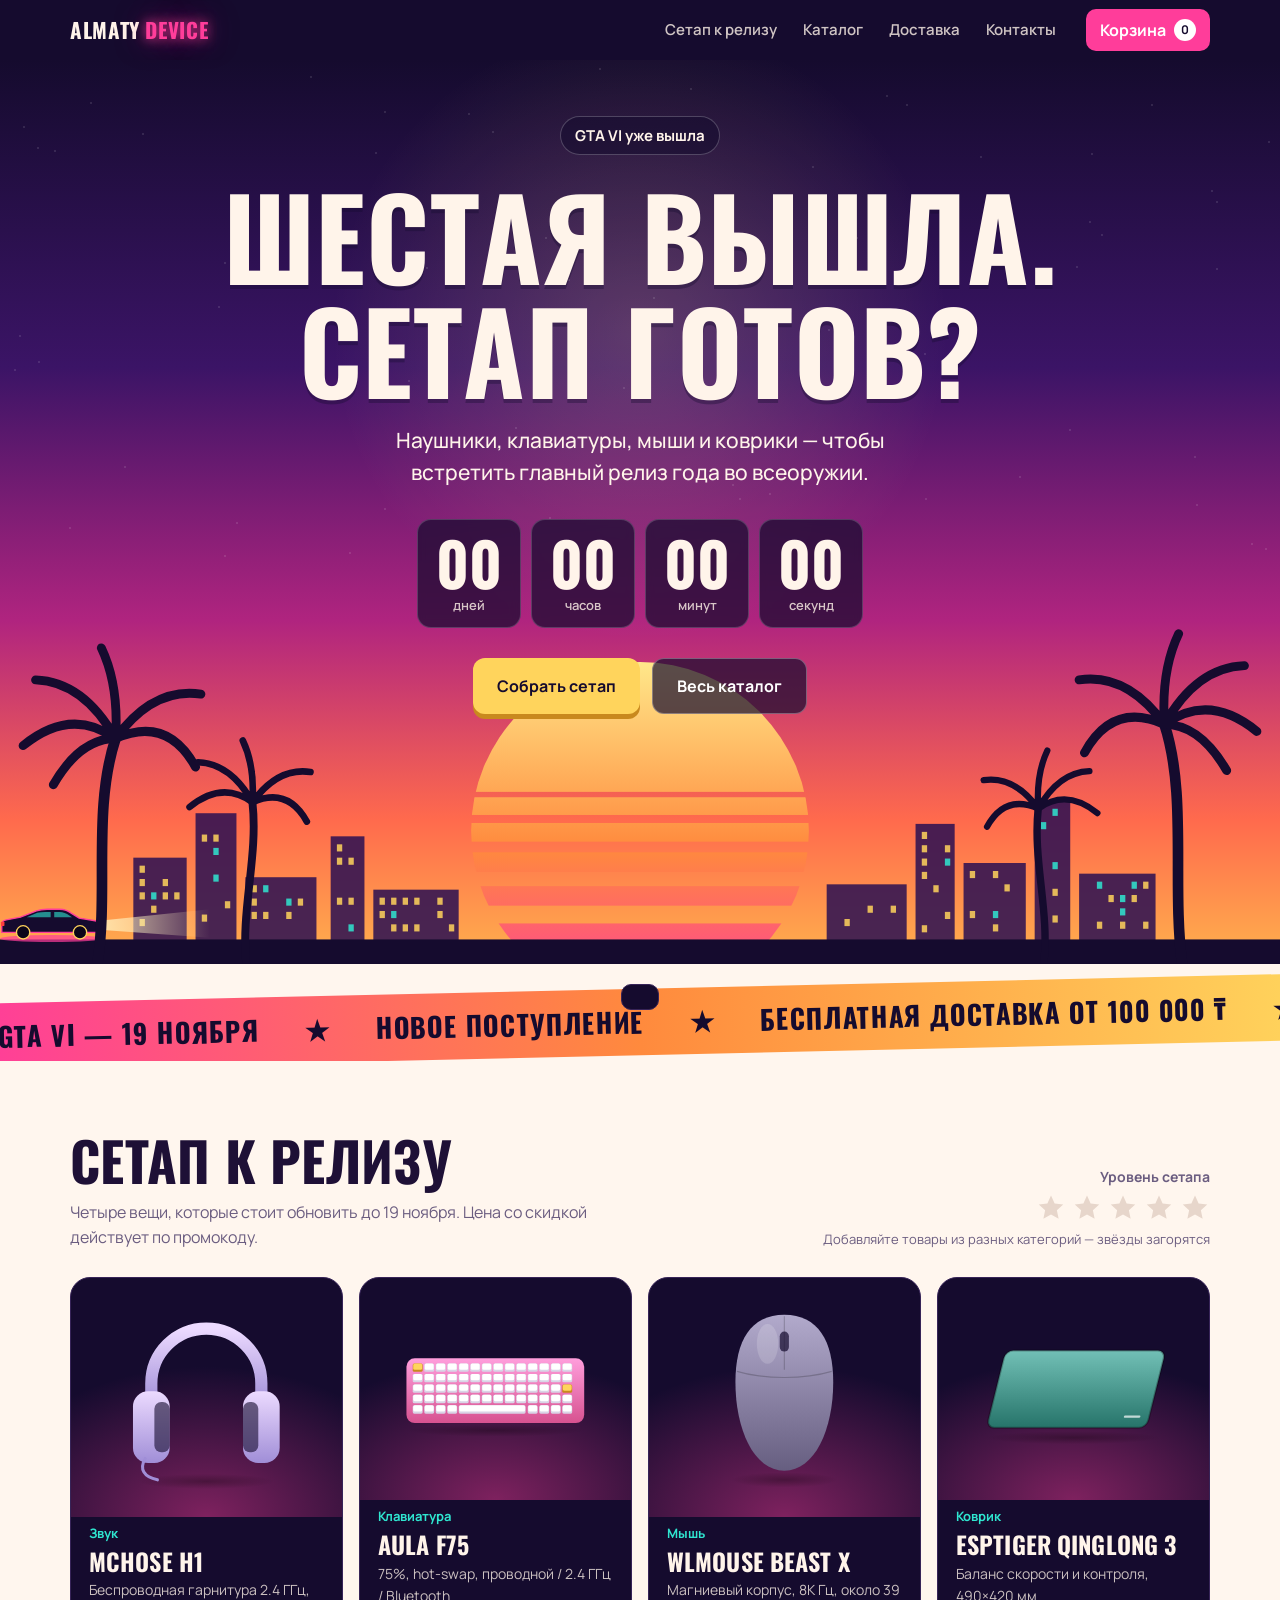
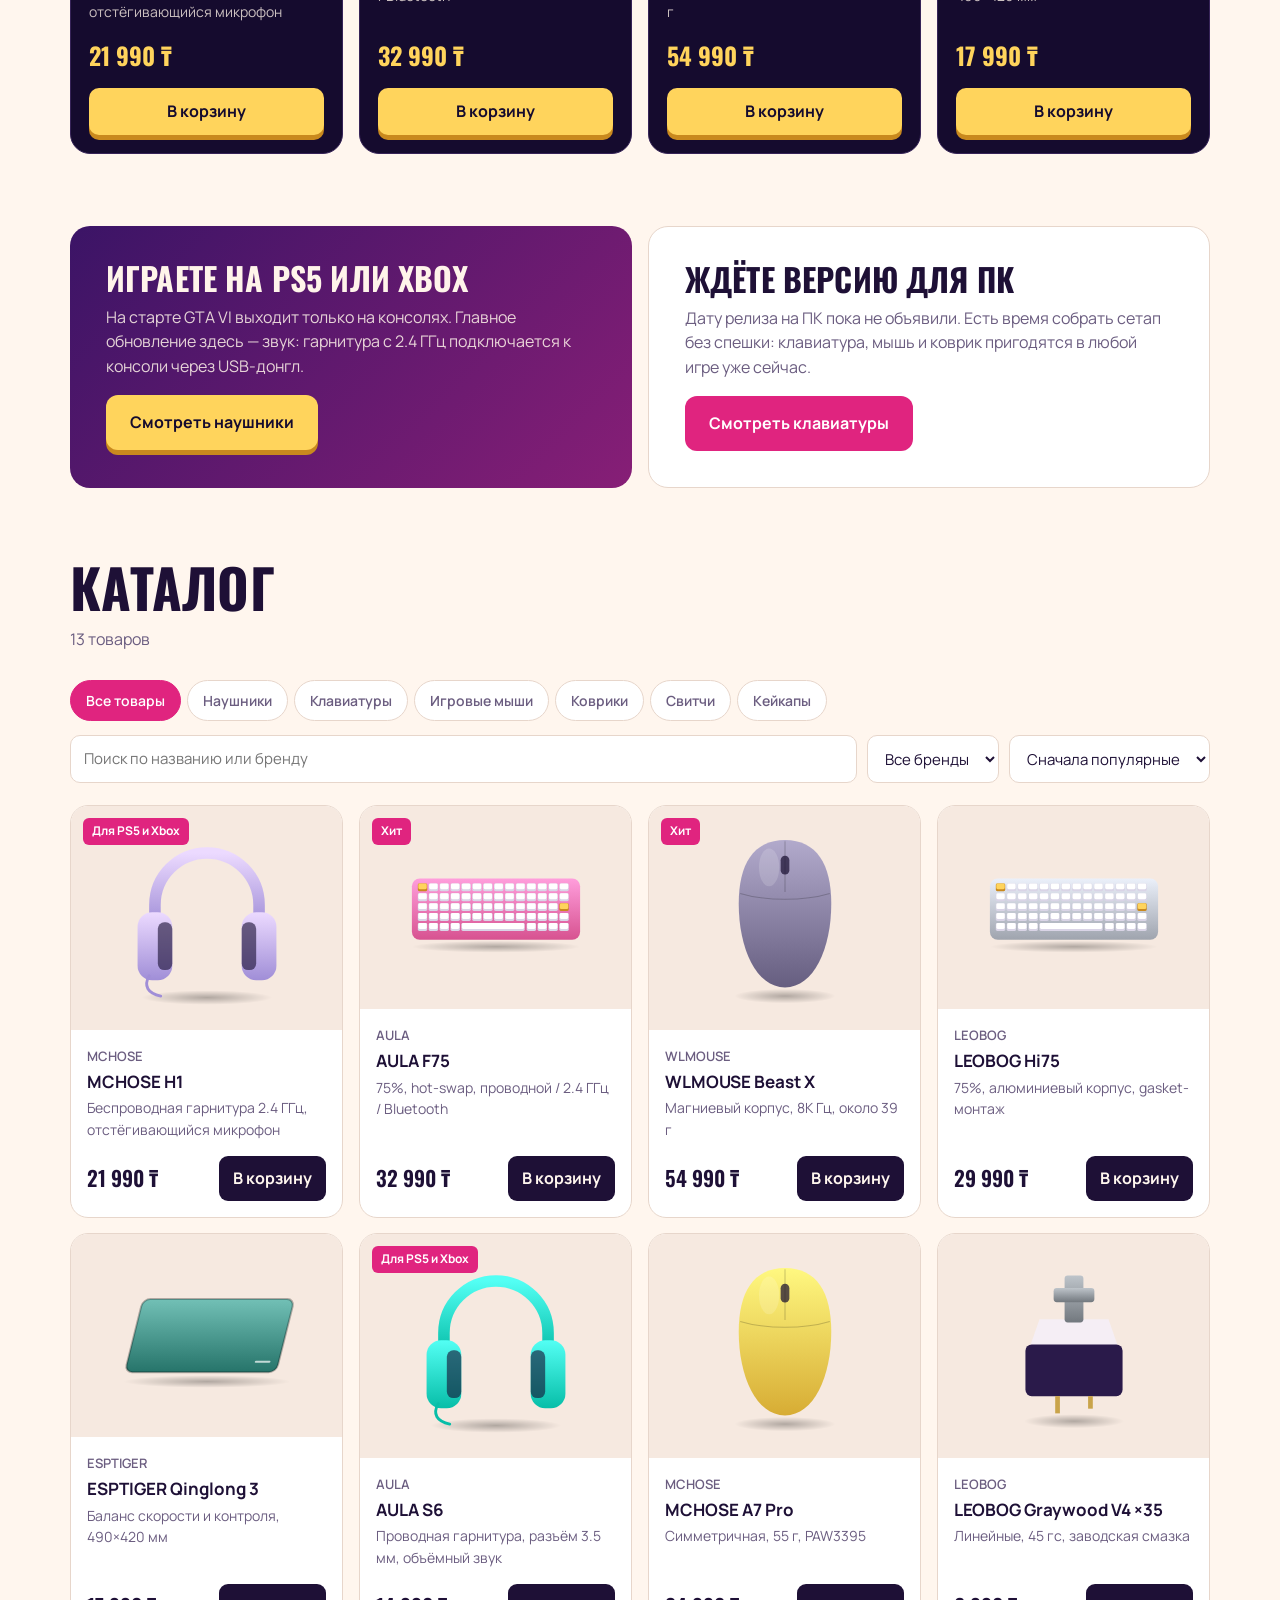
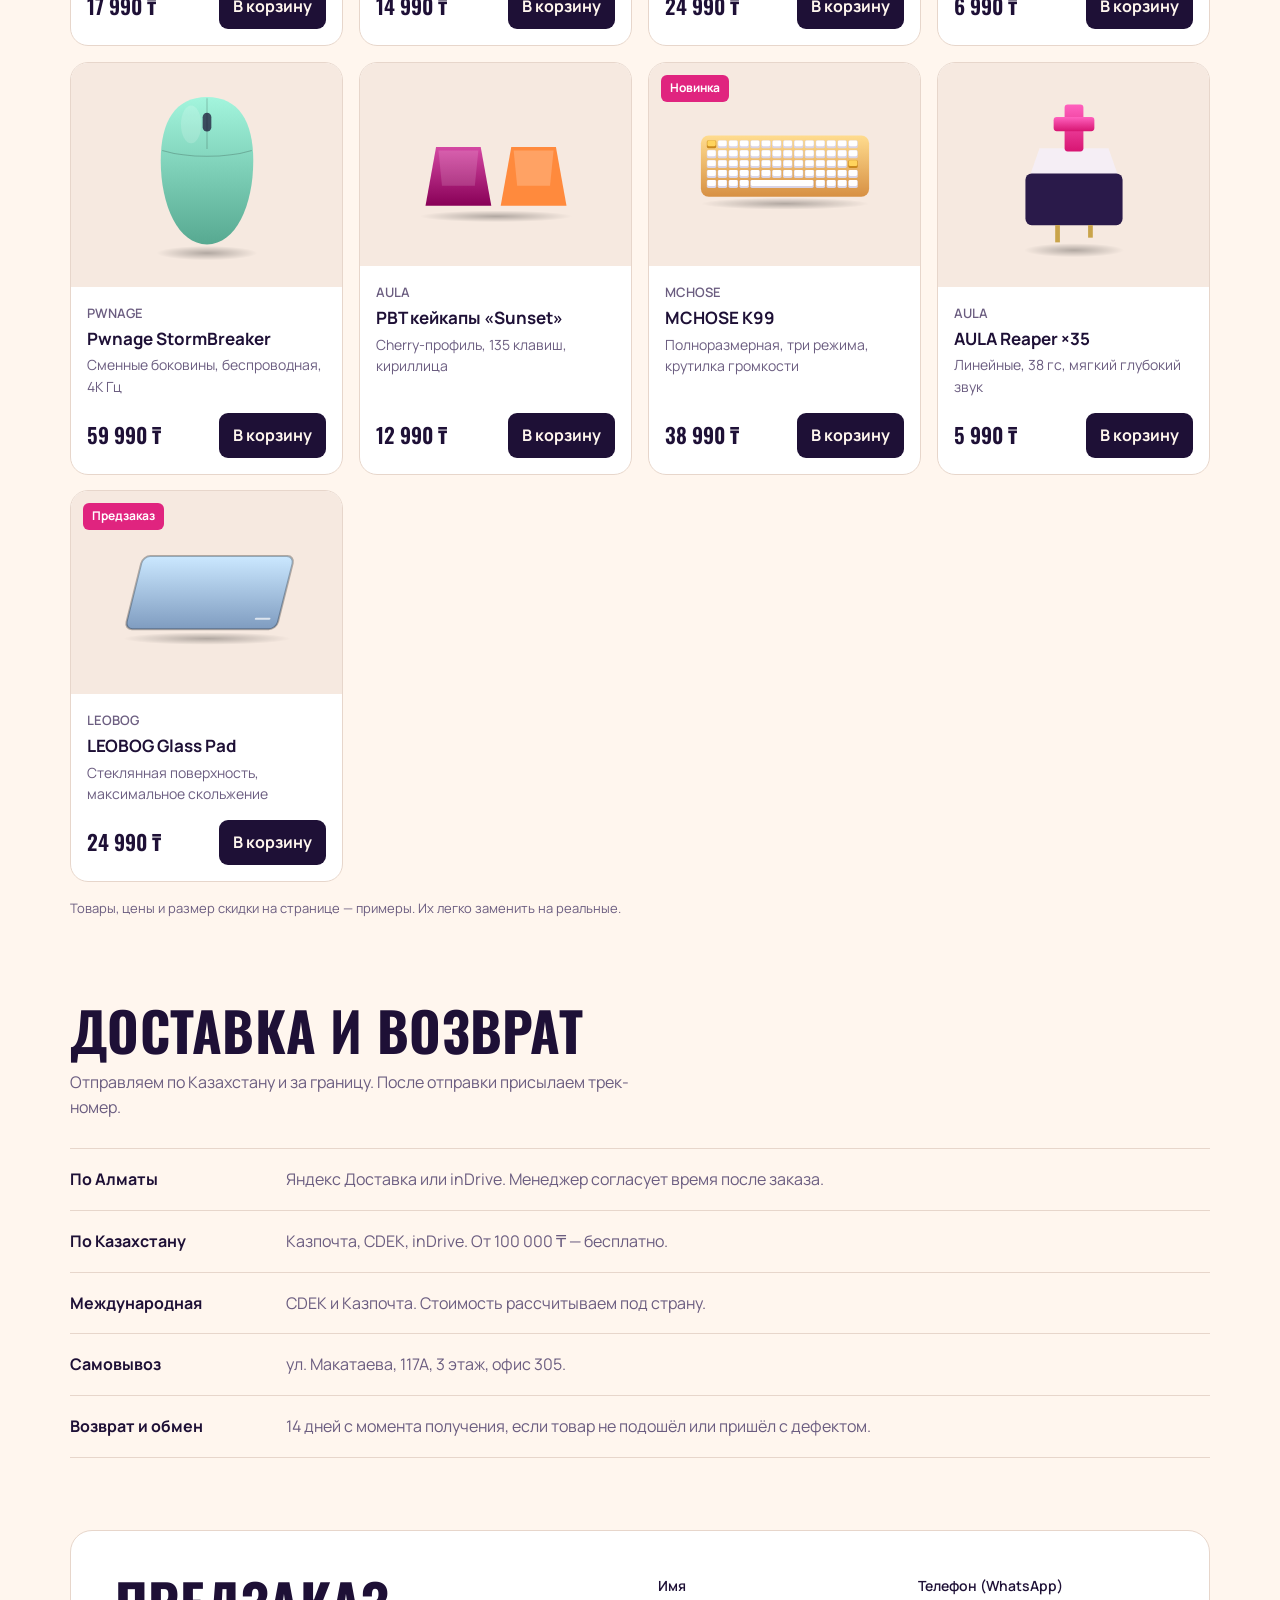
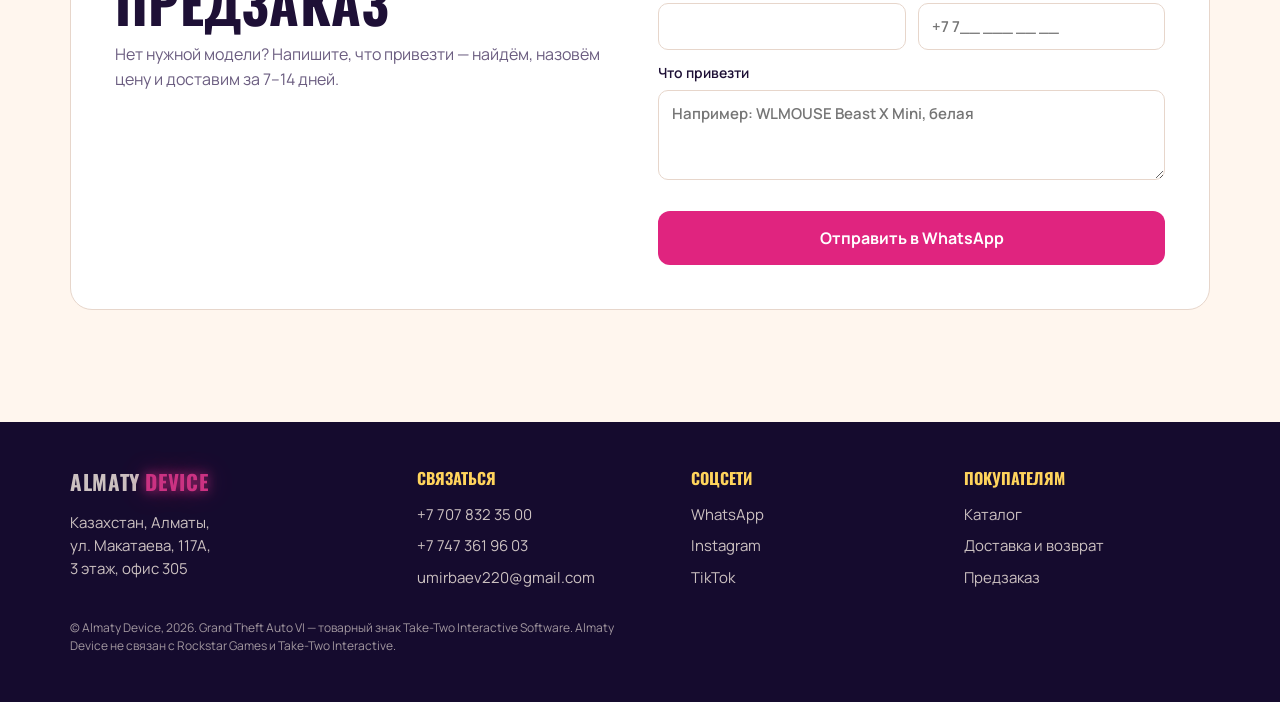
==== index.html @ 8e339e72 "Initial commit: Almaty Device site Co-Authored-By: Claude Opus 5.5 <noreply@anthropic.com>" ====
<!DOCTYPE html>
<html lang="ru">
<head>
<meta charset="UTF-8">
<meta name="viewport" content="width=device-width, initial-scale=1, viewport-fit=cover">
<title>Almaty Device — сетап к релизу GTA VI</title>
<meta name="description" content="Наушники, клавиатуры, мыши и коврики к выходу GTA VI. Магазин в Алматы, доставка по Казахстану.">
<link rel="preconnect" href="https://fonts.googleapis.com">
<link rel="preconnect" href="https://fonts.gstatic.com" crossorigin>
<link href="https://fonts.googleapis.com/css2?family=Oswald:wght@500;600;700&family=Manrope:wght@400;500;600;700&display=swap" rel="stylesheet">
<style>
:root{
  --night:#150B2E; --dusk:#3B1466; --pink:#FF3D9A; --orange:#FF8A3D; --sun:#FFD45C; --teal:#2FE6D0;
  --bg:#FFF6EE; --card:#FFFFFF; --soft:#F6E9E0; --ink:#1E1036; --muted:#6B5D80; --line:#E7D6CB; --accent:#E0247F; --ok:#0E9F84;
  --display:"Oswald","Arial Narrow",Impact,sans-serif;
  --body:"Manrope","Segoe UI",system-ui,-apple-system,sans-serif;
  color-scheme:light;
  box-sizing:border-box;
  padding-top:env(safe-area-inset-top,0px);
  padding-bottom:env(safe-area-inset-bottom,0px);
}
@media (prefers-color-scheme: dark){
  :root:not([data-theme="light"]){
    --bg:#150B2E; --card:#21133F; --soft:#1C0F39; --ink:#FFF4EA; --muted:#B3A4CC; --line:#372458; --accent:#FF3D9A; --ok:#2FE6D0;
    color-scheme:dark;
  }
}
:root[data-theme="dark"]{
  --bg:#150B2E; --card:#21133F; --soft:#1C0F39; --ink:#FFF4EA; --muted:#B3A4CC; --line:#372458; --accent:#FF3D9A; --ok:#2FE6D0;
  color-scheme:dark;
}
*,*::before,*::after{box-sizing:inherit}
html{scroll-behavior:smooth;scroll-padding-top:calc(env(safe-area-inset-top,0px) + 70px)}
@media (prefers-reduced-motion: reduce){html{scroll-behavior:auto}*{transition:none!important;animation:none!important}}
body{margin:0;background:var(--bg);color:var(--ink);font:400 16px/1.55 var(--body);-webkit-font-smoothing:antialiased}
body::before{content:"";position:fixed;inset:0 0 auto;height:env(safe-area-inset-top,0px);z-index:60;background:var(--night)}
svg{display:block;max-width:100%}
a{color:inherit}
button,input,select,textarea{font:inherit;color:inherit}
:focus-visible{outline:3px solid var(--teal);outline-offset:2px;border-radius:6px}
.wrap{max-width:1180px;margin:0 auto;padding:0 20px}
h1,h2,h3{font-family:var(--display);font-weight:700;text-transform:uppercase;line-height:1.02;margin:0;letter-spacing:.005em}
h2{font-size:clamp(32px,5vw,54px)}
.lead{color:var(--muted);max-width:58ch;margin:12px 0 0}

/* header */
header{position:sticky;top:env(safe-area-inset-top,0px);z-index:50;background:var(--night);color:#FFF4EA}
.hbar{display:flex;align-items:center;gap:18px;height:60px}
.logo{font-family:var(--display);font-weight:700;font-size:21px;text-transform:uppercase;text-decoration:none;letter-spacing:.03em;white-space:nowrap}
.logo i{font-style:normal;color:var(--pink)}
nav.main{display:flex;gap:2px;margin-left:auto}
nav.main a{text-decoration:none;padding:8px 12px;border-radius:8px;font-weight:600;font-size:15px;opacity:.8}
nav.main a:hover{opacity:1;background:rgba(255,255,255,.08)}
.cartbtn{display:inline-flex;align-items:center;gap:8px;border:0;background:var(--pink);color:#fff;border-radius:10px;padding:9px 14px;font-weight:700;cursor:pointer}
.cartbtn b{background:#fff;color:var(--night);min-width:22px;height:22px;border-radius:11px;display:inline-grid;place-items:center;font-size:12px;padding:0 6px}
@media (max-width:760px){nav.main{display:none}.hbar{justify-content:space-between}}

/* hero */
.hero{position:relative;overflow:hidden;color:#FFF4EA;background:linear-gradient(180deg,#150B2E 0%,#3B1466 34%,#B0247F 62%,#FF6A4D 84%,#FFB24D 100%)}
.hero .scene{position:absolute;left:0;right:0;bottom:0;width:100%;height:auto;min-height:260px;pointer-events:none}
.hero .in{position:relative;z-index:2;padding:56px 0 250px;text-align:center}
.kicker{display:inline-block;font-weight:700;font-size:15px;background:rgba(21,11,46,.55);border:1px solid rgba(255,255,255,.22);padding:7px 14px;border-radius:999px;margin-bottom:22px}
.hero h1{font-size:clamp(46px,9.4vw,112px);text-shadow:0 4px 0 rgba(21,11,46,.35)}
.hero h1 > span{display:block}
.hero p.sub{font-size:clamp(17px,2.2vw,21px);max-width:44ch;margin:18px auto 0;font-weight:500}
.count{display:inline-grid;grid-template-columns:repeat(4,auto);gap:10px;margin:30px auto 0}
.count div{background:rgba(21,11,46,.72);border:1px solid rgba(255,255,255,.18);border-radius:14px;padding:12px 6px 10px;min-width:clamp(68px,17vw,104px);backdrop-filter:blur(4px)}
.count b{display:block;font-family:var(--display);font-weight:700;font-size:clamp(34px,7vw,60px);line-height:1;font-variant-numeric:tabular-nums}
.count small{font-size:13px;opacity:.8;font-weight:600}
.ctas{display:flex;gap:12px;justify-content:center;flex-wrap:wrap;margin-top:30px}
.btn{display:inline-flex;align-items:center;justify-content:center;gap:8px;border:0;border-radius:12px;padding:15px 24px;font-weight:700;cursor:pointer;text-decoration:none;transition:transform .08s,box-shadow .08s}
.btn-hot{background:var(--sun);color:var(--night);box-shadow:0 5px 0 #C9891E}
.btn-hot:active{transform:translateY(4px);box-shadow:0 1px 0 #C9891E}
.btn-dark{background:rgba(21,11,46,.7);color:#fff;border:1px solid rgba(255,255,255,.3)}
.btn-pink{background:var(--accent);color:#fff}
.note-hero{font-size:13px;opacity:.85;margin:18px 0 0}
@media (max-width:600px){.hero .in{padding:40px 0 190px}}

/* promo strip */
.promo{background:var(--night);color:#FFF4EA;border-top:1px solid rgba(255,255,255,.12)}
.promo .wrap{display:flex;flex-wrap:wrap;align-items:center;justify-content:center;gap:10px 18px;padding-top:14px;padding-bottom:14px;font-weight:600}
.code{display:inline-flex;align-items:center;gap:10px;border:2px dashed var(--sun);border-radius:10px;padding:6px 8px 6px 14px;font-family:var(--display);font-size:20px;letter-spacing:.08em;color:var(--sun)}
.code button{border:0;background:var(--sun);color:var(--night);border-radius:7px;padding:6px 10px;font:700 13px var(--body);letter-spacing:0;cursor:pointer}

section.block{padding:72px 0}
.head{display:flex;flex-wrap:wrap;align-items:end;justify-content:space-between;gap:14px;margin-bottom:28px}

/* setup picks */
.picks{display:grid;grid-template-columns:repeat(4,1fr);gap:16px}
.pick{position:relative;background:var(--night);color:#FFF4EA;border-radius:20px;overflow:hidden;display:flex;flex-direction:column;border:1px solid #372458}
.pick .pic{aspect-ratio:1/0.82;display:grid;place-items:center;padding:20px;background:radial-gradient(120% 90% at 50% 100%,rgba(255,61,154,.45),transparent 70%)}
.pick .pic svg{width:86%;height:100%}
.pick .b{padding:6px 18px 18px;display:flex;flex-direction:column;gap:6px;flex:1}
.role{font-size:13px;font-weight:700;color:var(--teal)}
.pick h3{font-size:24px}
.pick p{margin:0;font-size:14px;opacity:.78;flex:1}
.prices{display:flex;align-items:baseline;gap:10px;margin-top:8px}
.prices s{opacity:.55;font-size:14px}
.prices b{font-family:var(--display);font-size:24px;color:var(--sun)}
.pick .btn{padding:11px 14px;margin-top:8px;border-radius:10px}
@media (max-width:980px){.picks{grid-template-columns:repeat(2,1fr)}}
@media (max-width:520px){.picks{grid-template-columns:1fr}}

/* console note */
.split{display:grid;grid-template-columns:1fr 1fr;gap:16px}
.panel{border-radius:20px;padding:clamp(22px,3.4vw,36px);background:var(--card);border:1px solid var(--line)}
.panel h3{font-size:clamp(24px,3vw,32px);margin-bottom:10px}
.panel p{margin:0 0 16px;color:var(--muted)}
.panel.hot{background:linear-gradient(135deg,#3B1466,#B0247F 70%,#FF6A4D);color:#FFF4EA;border:0}
.panel.hot p{color:rgba(255,244,234,.85)}
@media (max-width:820px){.split{grid-template-columns:1fr}}

/* catalog */
.tools{display:flex;flex-wrap:wrap;gap:10px;margin-bottom:22px}
.chips{display:flex;gap:6px;overflow-x:auto;padding-bottom:4px;flex:1 1 100%;scrollbar-width:none}
.chips::-webkit-scrollbar{display:none}
.chip{flex:none;border:1px solid var(--line);background:var(--card);padding:9px 15px;border-radius:999px;cursor:pointer;font-size:14px;font-weight:600;color:var(--muted)}
.chip[aria-pressed="true"]{background:var(--accent);border-color:var(--accent);color:#fff}
.field{border:1px solid var(--line);background:var(--card);border-radius:10px;padding:11px 13px;font-size:15px;min-width:0}
.tools .search{flex:1 1 220px}
.grid{display:grid;grid-template-columns:repeat(auto-fill,minmax(245px,1fr));gap:16px}
.card{background:var(--card);border:1px solid var(--line);border-radius:18px;overflow:hidden;display:flex;flex-direction:column}
.card .pic{background:var(--soft);aspect-ratio:4/3;display:grid;place-items:center;position:relative;padding:18px}
.card .pic svg{width:80%;height:100%}
.tag{position:absolute;top:12px;left:12px;background:var(--accent);color:#fff;font-size:12px;font-weight:700;padding:4px 9px;border-radius:6px}
.card .b{padding:16px;display:flex;flex-direction:column;gap:5px;flex:1}
.brand{font-size:13px;color:var(--muted);font-weight:600}
.card h3{font-family:var(--body);text-transform:none;font-size:17px;font-weight:700;line-height:1.25;letter-spacing:0}
.spec{font-size:14px;color:var(--muted);flex:1;margin:0}
.buy{display:flex;align-items:center;justify-content:space-between;gap:10px;margin-top:10px}
.price{font-family:var(--display);font-weight:600;font-size:21px;white-space:nowrap}
.add{border:0;border-radius:9px;background:var(--ink);color:var(--bg);padding:10px 14px;font-weight:700;cursor:pointer;white-space:nowrap}
.add.in{background:var(--ok);color:#fff}
:root[data-theme="dark"] .add.in{color:var(--night)}
@media (prefers-color-scheme: dark){:root:not([data-theme="light"]) .add.in{color:var(--night)}}
.empty{grid-column:1/-1;text-align:center;padding:48px 16px;color:var(--muted);border:1px dashed var(--line);border-radius:16px}
.demo{font-size:13px;color:var(--muted);margin-top:16px}

/* delivery */
.dl{margin:0;border-top:1px solid var(--line)}
.dl div{display:grid;grid-template-columns:200px 1fr;gap:16px;padding:18px 0;border-bottom:1px solid var(--line)}
.dl dt{font-weight:700}
.dl dd{margin:0;color:var(--muted)}
@media (max-width:700px){.dl div{grid-template-columns:1fr;gap:4px}}

/* preorder */
.pre{display:grid;grid-template-columns:1fr 1fr;gap:36px;background:var(--card);border:1px solid var(--line);border-radius:22px;padding:clamp(22px,4vw,44px)}
form .two{display:grid;grid-template-columns:1fr 1fr;gap:12px}
form label{display:flex;flex-direction:column;gap:6px;font-size:14px;font-weight:600}
form .field{width:100%}
form textarea{resize:vertical;min-height:90px}
form .btn{margin-top:12px;width:100%}
.err{color:#E0244F;font-size:13px;min-height:1em;margin:6px 0 0}
@media (max-width:820px){.pre{grid-template-columns:1fr}form .two{grid-template-columns:1fr}}

/* footer */
footer{background:var(--night);color:#FFF4EA;padding:44px 0 34px;margin-top:40px}
.foot{display:grid;grid-template-columns:1.3fr 1fr 1fr 1fr;gap:28px;font-size:15px}
.foot h4{font-family:var(--display);text-transform:uppercase;font-size:16px;margin:0 0 12px;color:var(--sun)}
.foot ul{list-style:none;margin:0;padding:0;display:grid;gap:8px}
.foot a{text-decoration:none;opacity:.78}
.foot a:hover{opacity:1}
.foot address{font-style:normal;opacity:.78;margin-top:12px}
.legal{margin-top:30px;font-size:12px;opacity:.6;max-width:80ch}
@media (max-width:820px){.foot{grid-template-columns:1fr 1fr}}

/* cart */
.scrim{position:fixed;inset:0;background:rgba(10,5,25,.55);opacity:0;pointer-events:none;transition:opacity .2s;z-index:70}
.scrim.open{opacity:1;pointer-events:auto}
.drawer{position:fixed;top:0;right:0;bottom:0;width:min(430px,100%);background:var(--bg);z-index:80;transform:translateX(100%);transition:transform .25s ease;display:flex;flex-direction:column;padding-top:env(safe-area-inset-top,0px);padding-bottom:env(safe-area-inset-bottom,0px)}
.drawer.open{transform:none}
.dh{display:flex;align-items:center;justify-content:space-between;padding:18px 20px;border-bottom:1px solid var(--line)}
.dh h3{font-size:26px}
.x{border:0;background:var(--soft);width:38px;height:38px;border-radius:10px;cursor:pointer;font-size:20px}
.db{flex:1;overflow-y:auto;padding:14px 20px;display:grid;align-content:start;gap:10px}
.ln{display:grid;grid-template-columns:64px 1fr auto;gap:12px;align-items:center;background:var(--card);border:1px solid var(--line);border-radius:12px;padding:10px}
.ln .th{width:64px;height:52px;background:var(--soft);border-radius:8px;display:grid;place-items:center}
.ln .th svg{width:82%;height:82%}
.ln b{font-size:14px;display:block}
.ln small{color:var(--muted)}
.qty{display:flex;align-items:center;gap:6px}
.qty button{width:28px;height:28px;border-radius:7px;border:1px solid var(--line);background:var(--soft);cursor:pointer}
.df{border-top:1px solid var(--line);padding:14px 20px 18px;display:grid;gap:10px}
.prog{height:8px;border-radius:4px;background:var(--line);overflow:hidden}
.prog i{display:block;height:100%;width:0;background:linear-gradient(90deg,var(--pink),var(--orange));transition:width .3s}
.small{font-size:14px;color:var(--muted);margin:0}
.rowx{display:flex;justify-content:space-between;align-items:baseline;font-size:15px}
.rowx.tot{font-weight:700}
.rowx.tot .price{font-size:26px}
.rowx.disc{color:var(--ok);font-weight:600}
.pc{display:grid;grid-template-columns:1fr auto;gap:8px}
.pc button{border:1px solid var(--line);background:var(--card);border-radius:10px;padding:0 14px;font-weight:700;cursor:pointer}
.df .two{display:grid;grid-template-columns:1fr 1fr;gap:8px}
.toast{position:fixed;left:50%;bottom:calc(20px + env(safe-area-inset-bottom,0px));transform:translate(-50%,130px);background:var(--night);color:#FFF4EA;padding:12px 18px;border-radius:10px;font-weight:600;z-index:90;transition:transform .25s;border:1px solid #372458}
.toast.show{transform:translate(-50%,0)}

/* ---------- motion ---------- */
#scrollProg{position:absolute;left:0;right:0;bottom:-3px;height:3px;transform-origin:0 50%;transform:scaleX(0);background:linear-gradient(90deg,var(--pink),var(--orange),var(--sun));pointer-events:none}
.logo i{text-shadow:0 0 12px rgba(255,61,154,.9),0 0 30px rgba(255,61,154,.5);animation:flick 7s infinite}
@keyframes flick{0%,91%,95%,100%{opacity:1}92%,94%{opacity:.3}93%{opacity:.85}}
.cartbtn.bump{animation:bump .45s cubic-bezier(.3,1.6,.5,1)}
@keyframes bump{40%{transform:scale(1.2)}}

.hero::after{content:"";position:absolute;inset:0;z-index:1;pointer-events:none;mix-blend-mode:screen;background:radial-gradient(440px circle at var(--mx,50%) var(--my,30%),rgba(255,212,92,.2),transparent 70%)}
.stars{position:absolute;inset:0 0 45%;pointer-events:none}
.stars i{position:absolute;width:2px;height:2px;border-radius:50%;background:#fff;opacity:.15;animation:tw 3s ease-in-out infinite alternate}
@keyframes tw{to{opacity:1;transform:scale(1.9)}}
.shoot{position:absolute;top:10%;left:-12%;width:150px;height:2px;border-radius:2px;background:linear-gradient(90deg,transparent,#fff);opacity:0;transform:rotate(18deg);pointer-events:none;animation:shoot 9s ease-in 2.5s infinite}
@keyframes shoot{0%{opacity:0;translate:0 0}3%{opacity:1}13%{opacity:0;translate:75vw 24vw}100%{opacity:0;translate:75vw 24vw}}
.sunrise{animation:sunrise 2.4s cubic-bezier(.2,.7,.2,1) backwards}
@keyframes sunrise{from{transform:translateY(200px)}}
.sway{transform-box:fill-box;transform-origin:40% 100%;animation:sway 6s ease-in-out infinite alternate}
.sway.b{animation-duration:7.6s;animation-delay:-3s}
@keyframes sway{from{transform:rotate(-1.6deg)}to{transform:rotate(2.2deg)}}
#lyWin rect{opacity:.85;animation:winTw 6s steps(1) infinite}
@keyframes winTw{50%{opacity:.12}}
.car{animation:drive 17s linear 1.5s infinite backwards}
@keyframes drive{from{transform:translateX(-280px)}to{transform:translateX(1720px)}}

.hero h1 .w{display:inline-block;white-space:nowrap}
.hero h1 .ch{display:inline-block;animation:drop .7s cubic-bezier(.2,1.4,.4,1) backwards;animation-delay:calc(var(--i)*38ms + .15s)}
@keyframes drop{from{opacity:0;transform:translateY(-.6em) rotate(-8deg) scale(1.3)}}
.hero .kicker{animation:fadeUp .7s backwards}
.hero .sub{animation:fadeUp .7s 1s backwards}
.hero .count{animation:fadeUp .7s 1.15s backwards}
.hero .ctas{animation:fadeUp .7s 1.3s backwards}
@keyframes fadeUp{from{opacity:0;transform:translateY(20px)}}
.count div{overflow:hidden}
.count b.pop{animation:pop .4s cubic-bezier(.2,1.5,.4,1)}
@keyframes pop{from{transform:translateY(-45%);opacity:.15}}
.hero .btn-hot{position:relative;overflow:hidden}
.hero .btn-hot::after{content:"";position:absolute;top:0;bottom:0;left:-60%;width:40%;background:linear-gradient(100deg,transparent,rgba(255,255,255,.7),transparent);transform:skewX(-20deg);animation:shine 4s ease-in-out 2s infinite}
@keyframes shine{0%,55%{left:-60%}100%{left:130%}}

.marq-wrap{overflow:hidden;padding:26px 0 6px}
.marq{display:flex;white-space:nowrap;background:linear-gradient(90deg,var(--pink),var(--orange),var(--sun));color:#150B2E;transform:rotate(-1.3deg) scale(1.04);padding:12px 0;font-family:var(--display);font-weight:700;font-size:clamp(18px,2.6vw,26px);text-transform:uppercase;letter-spacing:.04em}
.marq .track{display:flex;flex:none;animation:marq 28s linear infinite}
.marq:hover .track{animation-play-state:paused}
.marq span{display:inline-flex;align-items:center;gap:44px;padding:0 22px}
.marq span::after{content:"★"}
@keyframes marq{to{transform:translateX(-50%)}}

.level{display:flex;flex-direction:column;gap:6px;align-items:flex-end}
.level .lab{font-weight:700;font-size:14px;color:var(--muted)}
.starsrow{display:flex;gap:6px}
.starsrow svg{width:30px;height:30px;fill:var(--line);transition:fill .3s}
.starsrow svg.on{fill:var(--sun);stroke:#C9891E;stroke-width:1;filter:drop-shadow(0 0 8px rgba(255,170,60,.9));animation:starpop .5s cubic-bezier(.3,1.8,.5,1)}
@keyframes starpop{from{transform:scale(.3) rotate(-40deg)}}
.level small{font-size:13px;color:var(--muted)}
@media (max-width:700px){.level{align-items:flex-start}}
.df .level{flex-direction:row;align-items:center;justify-content:space-between}
.df .starsrow svg{width:22px;height:22px}

.tilt{position:relative;transform:perspective(900px) rotateX(var(--rx,0deg)) rotateY(var(--ry,0deg));transition:transform .5s cubic-bezier(.2,.7,.2,1),box-shadow .3s;will-change:transform}
.tilt.on{transition:transform .08s linear,box-shadow .3s;box-shadow:0 24px 50px -18px rgba(255,61,154,.6);z-index:2}
.tilt::after{content:"";position:absolute;inset:0;border-radius:inherit;pointer-events:none;opacity:0;transition:opacity .25s;background:radial-gradient(260px circle at var(--gx,50%) var(--gy,50%),rgba(255,255,255,.28),transparent 60%)}
.tilt.on::after{opacity:1}
.tilt .pic svg{transform:translate(var(--px,0px),var(--py,0px)) scale(var(--ps,1));transition:transform .3s ease-out}
.tilt.on .pic svg{--ps:1.07}
.pick .pic svg{animation:float 5s ease-in-out infinite alternate}
.pick:nth-child(2n) .pic svg{animation-delay:-2.5s}
@keyframes float{from{translate:0 -5px}to{translate:0 7px}}
.picks > .pick,.grid > .card{animation:rise .6s cubic-bezier(.2,.8,.2,1) backwards;animation-delay:calc(var(--i,0)*60ms)}
.picks:not(.in) > .pick,.grid:not(.in) > .card{animation-play-state:paused}
@keyframes rise{from{opacity:0;transform:perspective(900px) translateY(40px) rotateX(14deg)}}
.rv{opacity:0;transform:translateY(34px);transition:opacity .8s,transform .8s cubic-bezier(.2,.7,.2,1);transition-delay:var(--d,0s)}
.rv.in{opacity:1;transform:none}
.panel.hot{background-size:220% 220%;animation:pan 9s ease-in-out infinite alternate}
@keyframes pan{from{background-position:0 50%}to{background-position:100% 50%}}
.fly{position:fixed;z-index:95;pointer-events:none;margin:0}
#fx{position:fixed;inset:0;width:100%;height:100%;pointer-events:none;z-index:96}
</style>
</head>
<body>

<header>
  <div class="wrap hbar">
    <a class="logo" href="#top">Almaty <i>Device</i></a>
    <nav class="main" aria-label="Разделы">
      <a href="#setup">Сетап к релизу</a>
      <a href="#catalog">Каталог</a>
      <a href="#delivery">Доставка</a>
      <a href="#contacts">Контакты</a>
    </nav>
    <button class="cartbtn" id="cartBtn" aria-label="Открыть корзину">Корзина <b id="cartN">0</b></button><div id="scrollProg"></div>
  </div>
</header>

<main id="top">
  <section class="hero" id="hero"><div class="stars" id="stars" aria-hidden="true"></div><span class="shoot" aria-hidden="true"></span>
    <svg class="scene" viewBox="0 0 1440 420" preserveAspectRatio="xMidYMax slice" aria-hidden="true">
      <defs>
        <linearGradient id="sunG" x1="0" y1="0" x2="0" y2="1"><stop offset="0" stop-color="#FFE88A"/><stop offset=".55" stop-color="#FF8A3D"/><stop offset="1" stop-color="#FF3D9A"/></linearGradient>
        <linearGradient id="beam" x1="0" x2="1"><stop offset="0" stop-color="#FFF4C2" stop-opacity=".8"/><stop offset="1" stop-color="#FFF4C2" stop-opacity="0"/></linearGradient><mask id="sunM"><rect width="1440" height="420" fill="#fff"/>
          <rect x="500" y="226" width="440" height="6" fill="#000"/><rect x="500" y="252" width="440" height="9" fill="#000"/>
          <rect x="500" y="282" width="440" height="12" fill="#000"/><rect x="500" y="316" width="440" height="16" fill="#000"/><rect x="500" y="354" width="440" height="20" fill="#000"/></mask>
      </defs>
      <g id="lySun"><g class="sunrise"><circle cx="720" cy="270" r="190" fill="url(#sunG)" mask="url(#sunM)"/></g></g>
      <g id="lyCity" fill="#2A0F52" opacity=".85">
        <rect x="150" y="300" width="60" height="120"/><rect x="220" y="250" width="46" height="170"/><rect x="276" y="322" width="80" height="98"/>
        <rect x="372" y="276" width="38" height="144"/><rect x="420" y="336" width="96" height="84"/><rect x="930" y="330" width="90" height="90"/>
        <rect x="1030" y="262" width="44" height="158"/><rect x="1084" y="306" width="70" height="114"/><rect x="1164" y="236" width="40" height="184"/><rect x="1214" y="318" width="86" height="102"/>
      </g>
      <g id="lyWin"></g>
      <rect x="0" y="392" width="1440" height="28" fill="#150B2E"/>
      <g transform="translate(0 358)"><g class="car">
        <ellipse cx="58" cy="33" rx="58" ry="4" fill="#FF3D9A" opacity=".7"/>
        <path d="M112 13L236 0v32L112 23Z" fill="url(#beam)"/>
        <path d="M2 26V17q0-4 5-5l16-3L41 2q5-2 12-2h14q8 0 14 5l8 5 18 3q7 1 7 7v6Z" fill="#150B2E" stroke="#FF3D9A" stroke-width="1.5"/>
        <path d="M30 9l12-5q4-1 9-1h6v6ZM61 3h6q6 0 11 4l3 2H61Z" fill="#2FE6D0" opacity=".6"/>
        <circle cx="26" cy="26" r="7.5" fill="#0B0519" stroke="#FFD45C" stroke-width="1.5"/><circle cx="90" cy="26" r="7.5" fill="#0B0519" stroke="#FFD45C" stroke-width="1.5"/>
        <rect x="1" y="14" width="4" height="5" rx="1" fill="#FF3D3D"/><rect x="109" y="15" width="5" height="4" rx="1" fill="#FFF4C2"/>
      </g></g>
      <g id="lyPalms" fill="none" stroke="#150B2E" stroke-linecap="round">
        <g transform="translate(70 96)"><path d="M40 320C52 240 34 150 60 70" stroke-width="12"/><path d="M60 70Q10 34-44 78M60 70Q24 6-30 4M60 70Q64 10 44-32M60 70Q102 12 156 20M60 70Q118 44 150 102M60 70Q20 70-10 122" stroke-width="10"/></g>
        <g transform="translate(250 190) scale(.68)"><path d="M40 340C30 250 60 160 50 70" stroke-width="13"/><path d="M50 70Q0 34-54 78M50 70Q14 6-40 4M50 70Q54 10 34-32M50 70Q92 12 146 20M50 70Q108 44 140 102" stroke-width="11"/></g>
        <g transform="translate(1370 80) scale(-1 1)"><path d="M40 340C52 250 34 150 60 70" stroke-width="12"/><path d="M60 70Q10 34-44 78M60 70Q24 6-30 4M60 70Q64 10 44-32M60 70Q102 12 156 20M60 70Q118 44 150 102M60 70Q20 70-10 122" stroke-width="10"/></g>
        <g transform="translate(1200 200) scale(-.64 .64)"><path d="M40 340C30 250 60 160 50 70" stroke-width="13"/><path d="M50 70Q0 34-54 78M50 70Q14 6-40 4M50 70Q54 10 34-32M50 70Q92 12 146 20M50 70Q108 44 140 102" stroke-width="11"/></g>
      </g>
    </svg>
    <div class="wrap in">
      <span class="kicker" id="kicker">GTA VI выходит 19 ноября</span>
      <h1 id="heroTitle"><span>Шестая близко.</span><span>Сетап готов?</span></h1>
      <p class="sub" id="heroSub">Наушники, клавиатуры, мыши и коврики — чтобы встретить главный релиз года во всеоружии.</p>
      <div class="count" id="count" role="timer" aria-label="До релиза осталось">
        <div><b id="cd">00</b><small>дней</small></div>
        <div><b id="ch">00</b><small>часов</small></div>
        <div><b id="cm">00</b><small>минут</small></div>
        <div><b id="cs">00</b><small>секунд</small></div>
      </div>
      <div class="ctas">
        <a class="btn btn-hot" href="#setup">Собрать сетап</a>
        <a class="btn btn-dark" href="#catalog">Весь каталог</a>
      </div>
    </div>
  </section>

  <div class="promo" id="promoBar">
    <div class="wrap">
      <span id="promoText"></span>
      <span class="code"><span id="promoCode"></span><button id="copyCode">Скопировать</button></span>
    </div>
  </div>

  <div class="marq-wrap" aria-hidden="true"><div class="marq"><div class="track" id="marq"></div></div></div>

  <section class="block" id="setup">
    <div class="wrap">
      <div class="head">
        <div><h2>Сетап к релизу</h2><p class="lead">Четыре вещи, которые стоит обновить до 19 ноября. Цена со скидкой действует по промокоду.</p></div>
        <div class="level" id="levelMain"><span class="lab">Уровень сетапа</span><div class="starsrow" role="img"></div><small></small></div>
      </div>
      <div class="picks" id="picks"></div>
    </div>
  </section>

  <section class="block" style="padding-top:0">
    <div class="wrap split">
      <div class="panel hot">
        <h3>Играете на PS5 или Xbox</h3>
        <p>На старте GTA VI выходит только на консолях. Главное обновление здесь — звук: гарнитура с 2.4 ГГц подключается к консоли через USB-донгл.</p>
        <button class="btn btn-hot" data-cat="audio">Смотреть наушники</button>
      </div>
      <div class="panel">
        <h3>Ждёте версию для ПК</h3>
        <p>Дату релиза на ПК пока не объявили. Есть время собрать сетап без спешки: клавиатура, мышь и коврик пригодятся в любой игре уже сейчас.</p>
        <button class="btn btn-pink" data-cat="keyboards">Смотреть клавиатуры</button>
      </div>
    </div>
  </section>

  <section class="block" id="catalog" style="padding-top:0">
    <div class="wrap">
      <div class="head"><div><h2>Каталог</h2><p class="lead" id="resultCount"></p></div></div>
      <div class="tools">
        <div class="chips" id="chips" role="group" aria-label="Категория"></div>
        <input class="field search" id="search" type="search" placeholder="Поиск по названию или бренду" aria-label="Поиск">
        <select class="field" id="brandSel" aria-label="Бренд"></select>
        <select class="field" id="sortSel" aria-label="Сортировка">
          <option value="pop">Сначала популярные</option><option value="asc">Сначала дешевле</option><option value="desc">Сначала дороже</option>
        </select>
      </div>
      <div class="grid" id="grid"></div>
      <p class="demo">Товары, цены и размер скидки на странице — примеры. Их легко заменить на реальные.</p>
    </div>
  </section>

  <section class="block" id="delivery" style="padding-top:0">
    <div class="wrap">
      <div class="head"><div><h2>Доставка и возврат</h2><p class="lead">Отправляем по Казахстану и за границу. После отправки присылаем трек-номер.</p></div></div>
      <dl class="dl">
        <div><dt>По Алматы</dt><dd>Яндекс Доставка или inDrive. Менеджер согласует время после заказа.</dd></div>
        <div><dt>По Казахстану</dt><dd>Казпочта, CDEK, inDrive. От 100 000 ₸ — бесплатно.</dd></div>
        <div><dt>Международная</dt><dd>CDEK и Казпочта. Стоимость рассчитываем под страну.</dd></div>
        <div><dt>Самовывоз</dt><dd>ул. Макатаева, 117А, 3 этаж, офис 305.</dd></div>
        <div><dt>Возврат и обмен</dt><dd>14 дней с момента получения, если товар не подошёл или пришёл с дефектом.</dd></div>
      </dl>
    </div>
  </section>

  <section class="block" id="preorder" style="padding-top:0">
    <div class="wrap">
      <div class="pre">
        <div><h2>Предзаказ</h2><p class="lead">Нет нужной модели? Напишите, что привезти — найдём, назовём цену и доставим за 7–14 дней.</p></div>
        <form id="preForm" novalidate>
          <div class="two">
            <label>Имя<input class="field" name="name" autocomplete="name"></label>
            <label>Телефон (WhatsApp)<input class="field" name="phone" type="tel" autocomplete="tel" placeholder="+7 7__ ___ __ __"></label>
          </div>
          <label style="margin-top:12px">Что привезти<textarea class="field" name="item" placeholder="Например: WLMOUSE Beast X Mini, белая"></textarea></label>
          <p class="err" id="preErr"></p>
          <button class="btn btn-pink" type="submit">Отправить в WhatsApp</button>
        </form>
      </div>
    </div>
  </section>
</main>

<footer id="contacts">
  <div class="wrap">
    <div class="foot">
      <div><a class="logo" href="#top">Almaty <i>Device</i></a><address>Казахстан, Алматы,<br>ул. Макатаева, 117А,<br>3 этаж, офис 305</address></div>
      <div><h4>Связаться</h4><ul>
        <li><a href="tel:+77078323500">+7 707 832 35 00</a></li><li><a href="tel:+77473619603">+7 747 361 96 03</a></li>
        <li><a href="mailto:umirbaev220@gmail.com">umirbaev220@gmail.com</a></li></ul></div>
      <div><h4>Соцсети</h4><ul>
        <li><a href="https://wa.me/77078323500" target="_blank" rel="noopener">WhatsApp</a></li>
        <li><a href="https://www.instagram.com/almatydevice/" target="_blank" rel="noopener">Instagram</a></li>
        <li><a href="https://www.tiktok.com/@almatydevice" target="_blank" rel="noopener">TikTok</a></li></ul></div>
      <div><h4>Покупателям</h4><ul>
        <li><a href="#catalog">Каталог</a></li><li><a href="#delivery">Доставка и возврат</a></li><li><a href="#preorder">Предзаказ</a></li></ul></div>
    </div>
    <p class="legal">© Almaty Device, 2026. Grand Theft Auto VI — товарный знак Take-Two Interactive Software. Almaty Device не связан с Rockstar Games и Take-Two Interactive.</p>
  </div>
</footer>

<div class="scrim" id="scrim"></div>
<aside class="drawer" id="drawer" aria-label="Корзина" aria-hidden="true">
  <div class="dh"><h3>Корзина</h3><button class="x" id="closeCart" aria-label="Закрыть корзину">×</button></div>
  <div class="db" id="cartBody"></div>
  <div class="df" id="cartFoot">
    <div class="level" id="levelCart"><span class="lab">Уровень сетапа</span><div class="starsrow" role="img"></div></div>
    <div><div class="prog"><i id="shipBar"></i></div><p class="small" id="shipNote" style="margin-top:8px"></p></div>
    <div class="pc"><input class="field" id="promoIn" placeholder="Промокод" aria-label="Промокод" autocapitalize="characters"><button id="promoApply">Применить</button></div>
    <p class="err" id="promoErr" style="margin:0"></p>
    <div class="rowx"><span>Товары</span><span id="sub">0 ₸</span></div>
    <div class="rowx disc" id="discRow" hidden><span id="discLabel"></span><span id="disc"></span></div>
    <div class="rowx tot"><span>Итого</span><span class="price" id="cartTotal">0 ₸</span></div>
    <div class="two">
      <input class="field" id="cName" placeholder="Ваше имя" autocomplete="name" aria-label="Ваше имя">
      <input class="field" id="cPhone" type="tel" placeholder="Телефон" autocomplete="tel" aria-label="Телефон">
    </div>
    <p class="err" id="cartErr" style="margin:0"></p>
    <button class="btn btn-pink" id="checkout">Оформить заказ в WhatsApp</button>
  </div>
</aside>
<canvas id="fx" aria-hidden="true"></canvas>
<div class="toast" id="toast" role="status" aria-live="polite"></div>

<script>
/* ---------- настройки акции: меняйте здесь ---------- */
const WA = "77078323500";
const FREE_FROM = 100000;
const RELEASE = new Date("2026-11-19T00:00:00+05:00");          // релиз, полночь по Алматы
const PROMO = { code:"NOV19", percent:10, until:new Date("2026-11-22T23:59:59+05:00"), untilText:"22 ноября" };
const SETUP = [                                                    // подборка «Сетап к релизу»
  {id:"mchose-h1", role:"Звук"}, {id:"aula-f75", role:"Клавиатура"}, {id:"wl-beastx", role:"Мышь"}, {id:"esptiger-ql", role:"Коврик"}
];

const CATS = [
  {id:"audio", name:"Наушники"}, {id:"keyboards", name:"Клавиатуры"}, {id:"mice", name:"Игровые мыши"},
  {id:"pads", name:"Коврики"}, {id:"switches", name:"Свитчи"}, {id:"keycaps", name:"Кейкапы"}
];
// Примеры товаров — замените на реальный ассортимент
const PRODUCTS = [
  {id:"mchose-h1", name:"MCHOSE H1", brand:"MCHOSE", cat:"audio", price:21990, pop:10, tag:"Для PS5 и Xbox", color:"#C8B6FF", spec:"Беспроводная гарнитура 2.4 ГГц, отстёгивающийся микрофон"},
  {id:"aula-s6", name:"AULA S6", brand:"AULA", cat:"audio", price:14990, pop:7, tag:"Для PS5 и Xbox", color:"#2FE6D0", spec:"Проводная гарнитура, разъём 3.5 мм, объёмный звук"},
  {id:"aula-f75", name:"AULA F75", brand:"AULA", cat:"keyboards", price:32990, pop:9, tag:"Хит", color:"#FF7AB8", spec:"75%, hot-swap, проводной / 2.4 ГГц / Bluetooth"},
  {id:"leobog-hi75", name:"LEOBOG Hi75", brand:"LEOBOG", cat:"keyboards", price:29990, pop:8, color:"#C7CCD6", spec:"75%, алюминиевый корпус, gasket-монтаж"},
  {id:"mchose-k99", name:"MCHOSE K99", brand:"MCHOSE", cat:"keyboards", price:38990, pop:5, tag:"Новинка", color:"#FFB86B", spec:"Полноразмерная, три режима, крутилка громкости"},
  {id:"wl-beastx", name:"WLMOUSE Beast X", brand:"WLMOUSE", cat:"mice", price:54990, pop:9, tag:"Хит", color:"#8E86A8", spec:"Магниевый корпус, 8K Гц, около 39 г"},
  {id:"pwnage-sb", name:"Pwnage StormBreaker", brand:"PWNAGE", cat:"mice", price:59990, pop:6, color:"#7FD1B9", spec:"Сменные боковины, беспроводная, 4K Гц"},
  {id:"mchose-a7", name:"MCHOSE A7 Pro", brand:"MCHOSE", cat:"mice", price:24990, pop:7, color:"#FFD45C", spec:"Симметричная, 55 г, PAW3395"},
  {id:"esptiger-ql", name:"ESPTIGER Qinglong 3", brand:"ESPTIGER", cat:"pads", price:17990, pop:8, color:"#4E9C92", spec:"Баланс скорости и контроля, 490×420 мм"},
  {id:"leobog-pad", name:"LEOBOG Glass Pad", brand:"LEOBOG", cat:"pads", price:24990, pop:4, tag:"Предзаказ", color:"#A7C4E8", spec:"Стеклянная поверхность, максимальное скольжение"},
  {id:"leobog-gw", name:"LEOBOG Graywood V4 ×35", brand:"LEOBOG", cat:"switches", price:6990, pop:7, color:"#9AA0A6", spec:"Линейные, 45 гс, заводская смазка"},
  {id:"aula-reaper", name:"AULA Reaper ×35", brand:"AULA", cat:"switches", price:5990, pop:5, color:"#FF3D9A", spec:"Линейные, 38 гс, мягкий глубокий звук"},
  {id:"caps-pbt", name:"PBT кейкапы «Sunset»", brand:"AULA", cat:"keycaps", price:12990, pop:6, color:"#B0247F", spec:"Cherry-профиль, 135 клавиш, кириллица"}
];
const REDUCE = matchMedia("(prefers-reduced-motion: reduce)").matches;
const P = id => PRODUCTS.find(p => p.id === id);
const $ = s => document.querySelector(s);
const fmt = n => Math.round(n).toLocaleString("ru-RU") + " ₸";
const plural = (n,f) => { const a=n%100,b=n%10; return a>10&&a<20?f[2]:b===1?f[0]:b>=2&&b<=4?f[1]:f[2]; };
const promoLive = () => Date.now() <= PROMO.until.getTime();
const sale = price => Math.round(price * (100 - PROMO.percent) / 100 / 10) * 10;

/* ---------- illustrations ---------- */
let gid = 0;
function shade(hex, amt){ const n=parseInt(hex.slice(1),16); const f=v=>Math.max(0,Math.min(255,v+amt)); return "#"+((1<<24)+(f(n>>16)<<16)+(f((n>>8)&255)<<8)+f(n&255)).toString(16).slice(1); }
function art(cat, color){
  const c=color||"#8E8E93", hi=shade(c,36), lo=shade(c,-40), id="g"+(gid++), s='xmlns="http://www.w3.org/2000/svg" aria-hidden="true"';
  const defs=`<defs><linearGradient id="${id}" x1="0" y1="0" x2="0" y2="1"><stop offset="0" stop-color="${hi}"/><stop offset="1" stop-color="${lo}"/></linearGradient><radialGradient id="${id}s"><stop offset="0" stop-color="#000" stop-opacity=".28"/><stop offset="1" stop-color="#000" stop-opacity="0"/></radialGradient></defs>`;
  const sh=(cx,cy,rx,ry)=>`<ellipse cx="${cx}" cy="${cy}" rx="${rx}" ry="${ry}" fill="url(#${id}s)"/>`;
  switch(cat){
    case "keyboards": { let k="";
      for(let r=0;r<5;r++) for(let i=0;i<14;i++){
        if(r===4&&i>3&&i<10){ if(i===4) k+=`<rect x="${32+i*22}" y="${46+r*20}" width="128" height="16" rx="3" fill="#D9D4E6"/><rect x="${33+i*22}" y="${46+r*20}" width="126" height="12" rx="3" fill="#fff"/>`; continue; }
        const a=(r===0&&i===0)||(r===2&&i===13);
        k+=`<rect x="${32+i*22}" y="${46+r*20}" width="19" height="16" rx="3" fill="${a?'#C9891E':'#D9D4E6'}"/><rect x="${33+i*22}" y="${46+r*20}" width="17" height="12" rx="3" fill="${a?'#FFD45C':'#fff'}"/>`; }
      return `<svg ${s} viewBox="0 0 380 190">${defs}${sh(190,174,170,12)}<rect x="20" y="36" width="340" height="124" rx="16" fill="url(#${id})"/>${k}</svg>`; }
    case "mice": return `<svg ${s} viewBox="0 0 260 260">${defs}${sh(130,238,70,10)}<path d="M130 22c-44 0-64 34-64 88 0 62 24 116 64 116s64-54 64-116c0-54-20-88-64-88Z" fill="url(#${id})"/><path d="M130 24v70M68 96c20 6 42 8 62 8s42-2 62-8" stroke="#000" stroke-opacity=".2" stroke-width="1.5" fill="none"/><rect x="124" y="44" width="12" height="26" rx="6" fill="#150B2E" opacity=".7"/><ellipse cx="108" cy="60" rx="14" ry="26" fill="#fff" opacity=".16"/></svg>`;
    case "pads": return `<svg ${s} viewBox="0 0 360 220">${defs}${sh(180,198,160,12)}<g transform="translate(180 110) skewX(-14) translate(-180 -110)"><rect x="40" y="40" width="290" height="140" rx="14" fill="url(#${id})"/><rect x="40" y="40" width="290" height="140" rx="14" fill="none" stroke="#000" stroke-opacity=".28" stroke-width="4"/><path d="M286 160h26" stroke="#fff" stroke-width="4" stroke-linecap="round" opacity=".7"/></g></svg>`;
    case "switches": return `<svg ${s} viewBox="0 0 240 240">${defs}${sh(120,216,64,9)}<path d="M64 120l12-34h88l12 34Z" fill="#F5F0FA" fill-opacity=".8"/><rect x="58" y="118" width="124" height="66" rx="8" fill="#2A1A4A"/><rect x="108" y="30" width="24" height="60" rx="4" fill="url(#${id})"/><rect x="94" y="46" width="52" height="18" rx="4" fill="url(#${id})"/><rect x="96" y="184" width="6" height="22" fill="#C9A44A"/><rect x="138" y="184" width="6" height="16" fill="#C9A44A"/></svg>`;
    case "keycaps": return `<svg ${s} viewBox="0 0 320 220">${defs}${sh(160,198,130,10)}<path d="M40 180l18-100h76l18 100Z" fill="url(#${id})"/><path d="M62 86h68l-6 60H68Z" fill="#fff" opacity=".14"/><path d="M168 180l18-100h76l18 100Z" fill="#FF8A3D"/><path d="M190 86h68l-6 60h-56Z" fill="#fff" opacity=".2"/></svg>`;
    case "audio": return `<svg ${s} viewBox="0 0 260 260">${defs}${sh(130,240,90,10)}<path d="M58 140v-28a72 72 0 0 1 144 0v28" fill="none" stroke="url(#${id})" stroke-width="16" stroke-linecap="round"/><rect x="34" y="122" width="48" height="94" rx="20" fill="url(#${id})"/><rect x="178" y="122" width="48" height="94" rx="20" fill="url(#${id})"/><rect x="62" y="136" width="20" height="66" rx="9" fill="#150B2E" opacity=".6"/><rect x="178" y="136" width="20" height="66" rx="9" fill="#150B2E" opacity=".6"/><path d="M50 210c-8 14-2 24 16 28" stroke="${lo}" stroke-width="4" fill="none" stroke-linecap="round"/></svg>`;
  }
}

/* ---------- countdown ---------- */
const pad = n => String(n).padStart(2,"0");
function tick(){
  let d = RELEASE.getTime() - Date.now();
  if(d <= 0){
    $("#count").hidden = true;
    $("#kicker").textContent = "GTA VI уже вышла";
    $("#heroTitle").innerHTML = "<span>Шестая вышла.</span><span>Сетап готов?</span>";
    clearInterval(timer); return;
  }
  const s = Math.floor(d/1000);
  setD("#cd", Math.floor(s/86400)); setD("#ch", Math.floor(s%86400/3600));
  setD("#cm", Math.floor(s%3600/60)); setD("#cs", s%60);
}
const timer = setInterval(tick, 1000); tick();

/* ---------- promo ---------- */
if(promoLive()){
  $("#promoText").textContent = `−${PROMO.percent}% на весь заказ до ${PROMO.untilText} по промокоду`;
  $("#promoCode").textContent = PROMO.code;
} else { $("#promoBar").hidden = true; }
$("#copyCode").onclick = async () => {
  let ok = false; try{ await navigator.clipboard.writeText(PROMO.code); ok = true; }catch(e){}
  applied = true; savePromo(); renderCart();
  toast(ok ? "Промокод скопирован и применён к корзине" : "Промокод применён к корзине"); boom();
};

/* ---------- setup picks ---------- */
function renderPicks(){
  $("#picks").innerHTML = SETUP.map((x,i) => { const p = P(x.id); return `
    <article class="pick tilt" style="--i:${i}"><div class="pic">${art(p.cat,p.color)}</div><div class="b">
      <span class="role">${x.role}</span><h3>${p.name}</h3><p>${p.spec}</p>
      <div class="prices">${promoLive()?`<b>${fmt(sale(p.price))}</b><s>${fmt(p.price)}</s>`:`<b>${fmt(p.price)}</b>`}</div>
      <button class="btn btn-hot" data-buy="${p.id}">${cart[p.id]?"В корзине":"В корзину"}</button></div></article>`; }).join("") ;
  $("#picks").querySelectorAll("[data-buy]").forEach(b => b.onclick = () => cart[b.dataset.buy] ? openCart() : add(b.dataset.buy, b));
}

/* ---------- catalog ---------- */
const state = {cat:"all", brand:"all", q:"", sort:"pop"};
function renderChips(){
  $("#chips").innerHTML = [{id:"all",name:"Все товары"},...CATS].map(c => `<button class="chip" data-c="${c.id}" aria-pressed="${state.cat===c.id}">${c.name}</button>`).join("");
  $("#chips").querySelectorAll(".chip").forEach(b => b.onclick = () => { state.cat=b.dataset.c; renderChips(); renderGrid(); });
}
document.querySelectorAll("[data-cat]").forEach(b => b.onclick = () => { state.cat=b.dataset.cat; renderChips(); renderGrid(); $("#catalog").scrollIntoView(); });
const brands = [...new Set(PRODUCTS.map(p=>p.brand))].sort();
$("#brandSel").innerHTML = `<option value="all">Все бренды</option>` + brands.map(b=>`<option>${b}</option>`).join("");
$("#brandSel").onchange = e => { state.brand=e.target.value; renderGrid(); };
$("#sortSel").onchange = e => { state.sort=e.target.value; renderGrid(); };
$("#search").oninput = e => { state.q=e.target.value.trim().toLowerCase(); renderGrid(); };
function renderGrid(){
  const list = PRODUCTS.filter(p => (state.cat==="all"||p.cat===state.cat) && (state.brand==="all"||p.brand===state.brand) && (!state.q || (p.name+" "+p.brand+" "+p.spec).toLowerCase().includes(state.q)))
    .sort((a,b) => state.sort==="asc"?a.price-b.price : state.sort==="desc"?b.price-a.price : b.pop-a.pop);
  $("#resultCount").textContent = `${list.length} ${plural(list.length,["товар","товара","товаров"])}`;
  $("#grid").innerHTML = list.length ? list.map((p,i) => `
    <article class="card tilt" style="--i:${Math.min(i,12)}"><div class="pic">${p.tag?`<span class="tag">${p.tag}</span>`:""}${art(p.cat,p.color)}</div>
      <div class="b"><span class="brand">${p.brand}</span><h3>${p.name}</h3><p class="spec">${p.spec}</p>
      <div class="buy"><span class="price">${fmt(p.price)}</span><button class="add ${cart[p.id]?'in':''}" data-id="${p.id}">${cart[p.id]?'В корзине':'В корзину'}</button></div></div></article>`).join("")
    : `<div class="empty">Ничего не нашлось. Сбросьте фильтры или <a href="#preorder">оформите предзаказ</a> — привезём нужную модель.</div>`;
  $("#grid").querySelectorAll(".add").forEach(b => b.onclick = () => cart[b.dataset.id] ? openCart() : add(b.dataset.id, b));
}

/* ---------- cart ---------- */
let cart = {}, applied = false;
try{ cart = JSON.parse(localStorage.getItem("ad-cart")||"{}") || {}; applied = localStorage.getItem("ad-promo") === PROMO.code; }catch(e){ cart = {}; }
Object.keys(cart).forEach(id => { if(!P(id)) delete cart[id]; });
const save = () => { try{ localStorage.setItem("ad-cart", JSON.stringify(cart)); }catch(e){} };
const savePromo = () => { try{ applied ? localStorage.setItem("ad-promo", PROMO.code) : localStorage.removeItem("ad-promo"); }catch(e){} };
function add(id, src){ cart[id]=(cart[id]||0)+1; save(); toast("Добавлено в корзину"); renderAll(); fly(src); }
function qty(id,d){ cart[id]=(cart[id]||0)+d; if(cart[id]<=0) delete cart[id]; save(); renderAll(); }
function totals(){
  let sub=0,n=0; for(const id in cart){ sub+=P(id).price*cart[id]; n+=cart[id]; }
  const disc = applied && promoLive() ? Math.round(sub*PROMO.percent/100) : 0;
  return {sub, n, disc, sum: sub-disc};
}
function renderCart(){
  const t = totals(), ids = Object.keys(cart);
  $("#cartN").textContent = t.n;
  $("#cartFoot").style.display = ids.length ? "" : "none";
  $("#cartBody").innerHTML = ids.length ? ids.map(id => { const p=P(id); return `
    <div class="ln"><div class="th">${art(p.cat,p.color)}</div><div><b>${p.name}</b><small>${fmt(p.price)}</small></div>
    <div class="qty"><button data-q="-1" data-id="${id}" aria-label="Убрать одну">−</button><span>${cart[id]}</span><button data-q="1" data-id="${id}" aria-label="Добавить ещё">+</button></div></div>`; }).join("")
    : `<div class="empty">Корзина пуста. Начните со <a href="#setup" id="toSetup">сетапа к релизу</a>.</div>`;
  $("#cartBody").querySelectorAll("[data-q]").forEach(b => b.onclick = () => qty(b.dataset.id, +b.dataset.q));
  const ts = $("#toSetup"); if(ts) ts.onclick = closeCart;
  $("#sub").textContent = fmt(t.sub);
  $("#discRow").hidden = !t.disc;
  $("#discLabel").textContent = `Промокод ${PROMO.code} (−${PROMO.percent}%)`; $("#disc").textContent = "−" + fmt(t.disc);
  tween($("#cartTotal"), t.sum);
  if(applied && promoLive()) $("#promoIn").value = PROMO.code;
  $("#shipBar").style.width = Math.min(100, t.sum/FREE_FROM*100) + "%";
  $("#shipNote").textContent = t.sum >= FREE_FROM ? "Доставка по Казахстану бесплатно" : `До бесплатной доставки осталось ${fmt(FREE_FROM-t.sum)}`;
}
function renderAll(){ renderCart(); syncButtons(); renderLevel(); celebrate(); }
$("#promoApply").onclick = () => {
  const v = $("#promoIn").value.trim().toUpperCase();
  if(v === PROMO.code && promoLive()){ if(!applied) boom(); applied = true; $("#promoErr").textContent = ""; }
  else { applied = false; $("#promoErr").textContent = v === PROMO.code ? "Срок действия промокода закончился." : "Такого промокода нет. Проверьте написание."; }
  savePromo(); renderCart();
};
function openCart(){ $("#drawer").classList.add("open"); $("#scrim").classList.add("open"); $("#drawer").setAttribute("aria-hidden","false"); $("#closeCart").focus(); }
function closeCart(){ $("#drawer").classList.remove("open"); $("#scrim").classList.remove("open"); $("#drawer").setAttribute("aria-hidden","true"); }
$("#cartBtn").onclick = openCart; $("#closeCart").onclick = closeCart; $("#scrim").onclick = closeCart;
document.addEventListener("keydown", e => { if(e.key === "Escape") closeCart(); });

const phoneOk = v => v.replace(/\D/g,"").length >= 10;
$("#checkout").onclick = () => {
  const name=$("#cName").value.trim(), phone=$("#cPhone").value.trim();
  if(!name || !phoneOk(phone)){ $("#cartErr").textContent = "Укажите имя и телефон, чтобы менеджер связался с вами."; return; }
  $("#cartErr").textContent = "";
  const t = totals();
  const lines = Object.keys(cart).map(id => `• ${P(id).name} × ${cart[id]} — ${fmt(P(id).price*cart[id])}`);
  const promo = t.disc ? `\nПромокод ${PROMO.code}: −${fmt(t.disc)}` : "";
  const msg = `Здравствуйте! Хочу оформить заказ:\n${lines.join("\n")}${promo}\nИтого: ${fmt(t.sum)}\n\nИмя: ${name}\nТелефон: ${phone}`;
  window.open(`https://wa.me/${WA}?text=${encodeURIComponent(msg)}`, "_blank", "noopener");
};
$("#preForm").onsubmit = e => {
  e.preventDefault();
  const f=e.target, name=f.name.value.trim(), phone=f.phone.value.trim(), item=f.item.value.trim();
  if(!name || !phoneOk(phone) || !item){ $("#preErr").textContent = "Заполните имя, телефон и что нужно привезти."; return; }
  $("#preErr").textContent = "";
  window.open(`https://wa.me/${WA}?text=${encodeURIComponent(`Здравствуйте! Хочу оформить предзаказ.\nТовар: ${item}\nИмя: ${name}\nТелефон: ${phone}`)}`, "_blank", "noopener");
};
let tt; function toast(t){ const el=$("#toast"); el.textContent=t; el.classList.add("show"); clearTimeout(tt); tt=setTimeout(()=>el.classList.remove("show"),2200); }

/* ---------- motion ---------- */
function setD(sel, v){
  const el = $(sel), t = pad(v);
  if(el.textContent === t) return;
  el.textContent = t;
  if(!REDUCE){ el.classList.remove("pop"); void el.offsetWidth; el.classList.add("pop"); }
}
function tween(el, to){
  const from = el._v; el._v = to;
  if(REDUCE || from === undefined || from === to){ el.textContent = fmt(to); return; }
  const t0 = performance.now();
  cancelAnimationFrame(el._raf);
  const step = now => { const k = Math.min(1, (now - t0) / 450), e = 1 - Math.pow(1 - k, 3); el.textContent = fmt(from + (to - from) * e); if(k < 1) el._raf = requestAnimationFrame(step); };
  el._raf = requestAnimationFrame(step);
}
function syncButtons(){
  document.querySelectorAll("#grid .add").forEach(b => { const on = !!cart[b.dataset.id]; b.classList.toggle("in", on); b.textContent = on ? "В корзине" : "В корзину"; });
  document.querySelectorAll("#picks [data-buy]").forEach(b => { b.textContent = cart[b.dataset.buy] ? "В корзине" : "В корзину"; });
}

/* уровень сетапа: звезда за каждую категорию в корзине */
const LEVEL = [["audio"],["keyboards"],["mice"],["pads"],["switches","keycaps"]];
const STAR = '<svg viewBox="0 0 24 24" aria-hidden="true"><path d="M12 2l2.9 6.3 6.9.8-5.1 4.7 1.4 6.8L12 17.2 5.9 20.6l1.4-6.8L2.2 9.1l6.9-.8z"/></svg>';
document.querySelectorAll(".starsrow").forEach(r => { r.innerHTML = STAR.repeat(5); });
function level(){ const cats = new Set(Object.keys(cart).map(id => P(id).cat)); return LEVEL.filter(g => g.some(c => cats.has(c))).length; }
function renderLevel(){
  const n = level();
  document.querySelectorAll(".starsrow").forEach(r => { r.setAttribute("aria-label", `Уровень сетапа: ${n} из 5`); [...r.children].forEach((s,i) => s.classList.toggle("on", i < n)); });
  $("#levelMain small").textContent = n === 5 ? "Сетап собран полностью" : n === 0 ? "Добавляйте товары из разных категорий — звёзды загорятся" : `Собрано ${n} из 5 категорий`;
}
let prevSum = null, prevLevel = null;
function celebrate(){
  const t = totals(), n = level();
  if(prevSum !== null){
    if(prevSum < FREE_FROM && t.sum >= FREE_FROM){ boom(); toast("Бесплатная доставка ваша"); }
    else if(prevLevel < 5 && n === 5){ boom(); toast("Сетап собран на 5 звёзд"); }
  }
  prevSum = t.sum; prevLevel = n;
}

/* товар летит в корзину */
function fly(src){
  const btn = $("#cartBtn"); btn.classList.remove("bump");
  if(REDUCE || !src) return;
  const host = src.closest(".card,.pick"), svg = host && host.querySelector(".pic svg");
  if(!svg || !svg.animate) return;
  const a = svg.getBoundingClientRect(), b = btn.getBoundingClientRect();
  const g = svg.cloneNode(true); g.classList.add("fly");
  Object.assign(g.style, {left:a.left+"px", top:a.top+"px", width:a.width+"px", height:a.height+"px"});
  document.body.appendChild(g);
  const dx = b.left + b.width/2 - (a.left + a.width/2), dy = b.top + b.height/2 - (a.top + a.height/2);
  const anim = g.animate([
    {transform:"translate(0px,0px) scale(1) rotate(0deg)", opacity:1},
    {transform:`translate(${dx*.5}px,${dy*.5 - 90}px) scale(.6) rotate(-14deg)`, opacity:1, offset:.55},
    {transform:`translate(${dx}px,${dy}px) scale(.08) rotate(20deg)`, opacity:.3}
  ], {duration:750, easing:"cubic-bezier(.4,0,.6,1)"});
  anim.onfinish = () => { g.remove(); void btn.offsetWidth; btn.classList.add("bump"); };
}

/* конфетти */
const fx = $("#fx"), ctx = fx.getContext("2d");
let parts = [], fxRaf = 0;
function boom(){
  if(REDUCE) return;
  const dpr = Math.min(2, window.devicePixelRatio || 1), W = innerWidth, H = innerHeight;
  fx.width = W * dpr; fx.height = H * dpr; ctx.setTransform(dpr, 0, 0, dpr, 0, 0);
  const cols = ["#FF3D9A","#FF8A3D","#FFD45C","#2FE6D0","#FFFFFF","#B06CFF"], k = Math.max(.55, Math.min(1, W / 1100));
  for(let i = 0; i < 160; i++){
    const left = i % 2 === 0, ang = (left ? -Math.PI/3 : -2*Math.PI/3) + (Math.random() - .5) * .8, sp = (10 + Math.random() * 14) * k;
    parts.push({x:left ? 0 : W, y:H * .92, vx:Math.cos(ang) * sp, vy:Math.sin(ang) * sp, w:6 + Math.random() * 7, h:4 + Math.random() * 5, r:Math.random() * 6.3, vr:(Math.random() - .5) * .4, c:cols[i % cols.length], life:1});
  }
  if(!fxRaf) fxRaf = requestAnimationFrame(fxStep);
}
function fxStep(){
  ctx.clearRect(0, 0, innerWidth, innerHeight);
  parts = parts.filter(p => p.life > 0 && p.y < innerHeight + 40);
  for(const p of parts){
    p.vy += .35; p.vx *= .99; p.x += p.vx; p.y += p.vy; p.r += p.vr; p.life -= .006;
    ctx.save(); ctx.translate(p.x, p.y); ctx.rotate(p.r); ctx.scale(1, Math.cos(p.r * 3));
    ctx.globalAlpha = Math.min(1, p.life * 2.5); ctx.fillStyle = p.c; ctx.fillRect(-p.w/2, -p.h/2, p.w, p.h); ctx.restore();
  }
  fxRaf = parts.length ? requestAnimationFrame(fxStep) : 0;
}

/* заголовок по буквам */
function splitTitle(){
  const h = $("#heroTitle"), lines = [...h.children];
  h.setAttribute("aria-label", lines.map(s => s.textContent).join(" "));
  if(REDUCE) return;
  let i = 0;
  lines.forEach(s => {
    s.setAttribute("aria-hidden", "true");
    s.innerHTML = s.textContent.split(" ").map(w => `<span class="w">${[...w].map(c => `<span class="ch" style="--i:${i++}">${c}</span>`).join("")}</span>`).join(" ");
  });
}

/* сцена: звёзды, окна, пальмы */
{
  let s = "";
  for(let i = 0; i < 70; i++) s += `<i style="left:${(Math.random()*100).toFixed(1)}%;top:${(Math.random()*100).toFixed(1)}%;animation-delay:${(-Math.random()*4).toFixed(2)}s;animation-duration:${(2+Math.random()*3).toFixed(2)}s"></i>`;
  $("#stars").innerHTML = s;
  const NS = "http://www.w3.org/2000/svg", win = $("#lyWin");
  document.querySelectorAll("#lyCity rect").forEach(r => {
    const x = +r.getAttribute("x"), y = +r.getAttribute("y"), w = +r.getAttribute("width"), h = +r.getAttribute("height");
    for(let px = x + 7; px < x + w - 9; px += 13) for(let py = y + 9; py < Math.min(y + h, 388) - 10; py += 15){
      if(Math.random() < .68) continue;
      const e = document.createElementNS(NS, "rect");
      e.setAttribute("x", px); e.setAttribute("y", py); e.setAttribute("width", 6); e.setAttribute("height", 8);
      e.setAttribute("fill", Math.random() < .75 ? "#FFD45C" : "#2FE6D0");
      e.style.animationDelay = (-Math.random()*9).toFixed(2) + "s"; e.style.animationDuration = (4 + Math.random()*7).toFixed(2) + "s";
      win.appendChild(e);
    }
  });
  document.querySelectorAll("#lyPalms > g").forEach((g, i) => {
    const inner = document.createElementNS(NS, "g"); inner.setAttribute("class", "sway" + (i % 2 ? " b" : ""));
    while(g.firstChild) inner.appendChild(g.firstChild);
    g.appendChild(inner);
  });
}

/* параллакс сцены за курсором и при прокрутке */
{
  const hero = $("#hero"), layers = [[$("#lySun"), .012, .3], [$("#lyCity"), .022, .14], [$("#lyWin"), .022, .14], [$("#lyPalms"), .05, 0], [$("#stars"), -.012, .1]];
  let mx = 0, my = 0, cx = 0, cy = 0, on = false, running = false;
  const frame = () => {
    if(!on){ running = false; return; }
    cx += (mx - cx) * .07; cy += (my - cy) * .07;
    const sy = window.scrollY;
    for(const [el, km, ks] of layers) el.style.transform = `translate(${(-cx*km).toFixed(2)}px,${(-cy*km*.5 + sy*ks).toFixed(2)}px)`;
    requestAnimationFrame(frame);
  };
  if(!REDUCE){
    hero.addEventListener("pointermove", e => {
      const r = hero.getBoundingClientRect();
      mx = e.clientX - r.left - r.width/2; my = e.clientY - r.top - r.height/2;
      hero.style.setProperty("--mx", (e.clientX - r.left) + "px"); hero.style.setProperty("--my", (e.clientY - r.top) + "px");
    });
    hero.addEventListener("pointerleave", () => { mx = 0; my = 0; });
    new IntersectionObserver(es => { on = es[0].isIntersecting; if(on && !running){ running = true; requestAnimationFrame(frame); } }).observe(hero);
  }
  const prog = $("#scrollProg");
  addEventListener("scroll", () => { const m = document.documentElement.scrollHeight - innerHeight; prog.style.transform = `scaleX(${m > 0 ? Math.min(1, scrollY / m) : 0})`; }, {passive:true});
}

/* карточки наклоняются за курсором */
if(!REDUCE && matchMedia("(hover: hover)").matches){
  let cur = null;
  const reset = () => { if(cur){ cur.classList.remove("on"); ["--rx","--ry","--px","--py"].forEach(v => cur.style.removeProperty(v)); cur = null; } };
  document.addEventListener("pointermove", e => {
    const el = e.target && e.target.closest ? e.target.closest(".tilt") : null;
    if(el !== cur) reset();
    if(!el) return;
    cur = el;
    const r = el.getBoundingClientRect(), x = (e.clientX - r.left) / r.width, y = (e.clientY - r.top) / r.height;
    el.classList.add("on");
    el.style.setProperty("--ry", ((x - .5) * 14).toFixed(2) + "deg"); el.style.setProperty("--rx", ((.5 - y) * 12).toFixed(2) + "deg");
    el.style.setProperty("--gx", (x * 100).toFixed(1) + "%"); el.style.setProperty("--gy", (y * 100).toFixed(1) + "%");
    el.style.setProperty("--px", ((x - .5) * -16).toFixed(1) + "px"); el.style.setProperty("--py", ((y - .5) * -12).toFixed(1) + "px");
  });
  document.documentElement.addEventListener("pointerleave", reset);
}

/* появление блоков при прокрутке */
{
  const targets = [...document.querySelectorAll(".head, .panel, .dl > div, .pre")];
  targets.forEach(el => el.classList.add("rv"));
  document.querySelectorAll(".dl > div").forEach((el, i) => el.style.setProperty("--d", (i * 70) + "ms"));
  document.querySelectorAll(".panel").forEach((el, i) => el.style.setProperty("--d", (i * 120) + "ms"));
  const all = [...targets, $("#picks"), $("#grid")];
  if("IntersectionObserver" in window){
    const io = new IntersectionObserver(es => es.forEach(e => { if(e.isIntersecting){ e.target.classList.add("in"); io.unobserve(e.target); } }), {rootMargin:"0px 0px -10% 0px"});
    all.forEach(el => io.observe(el));
  } else all.forEach(el => el.classList.add("in"));
}

/* бегущая строка */
{
  const items = ["GTA VI — 19 ноября", promoLive() ? `−${PROMO.percent}% по промокоду ${PROMO.code}` : "Новое поступление", "Бесплатная доставка от 100 000 ₸", "Самовывоз в Алматы", "Возврат 14 дней"];
  $("#marq").innerHTML = items.map(t => `<span>${t}</span>`).join("").repeat(4);
}

renderChips(); renderGrid(); renderPicks(); renderAll(); splitTitle();
</script>
</body>
</html>
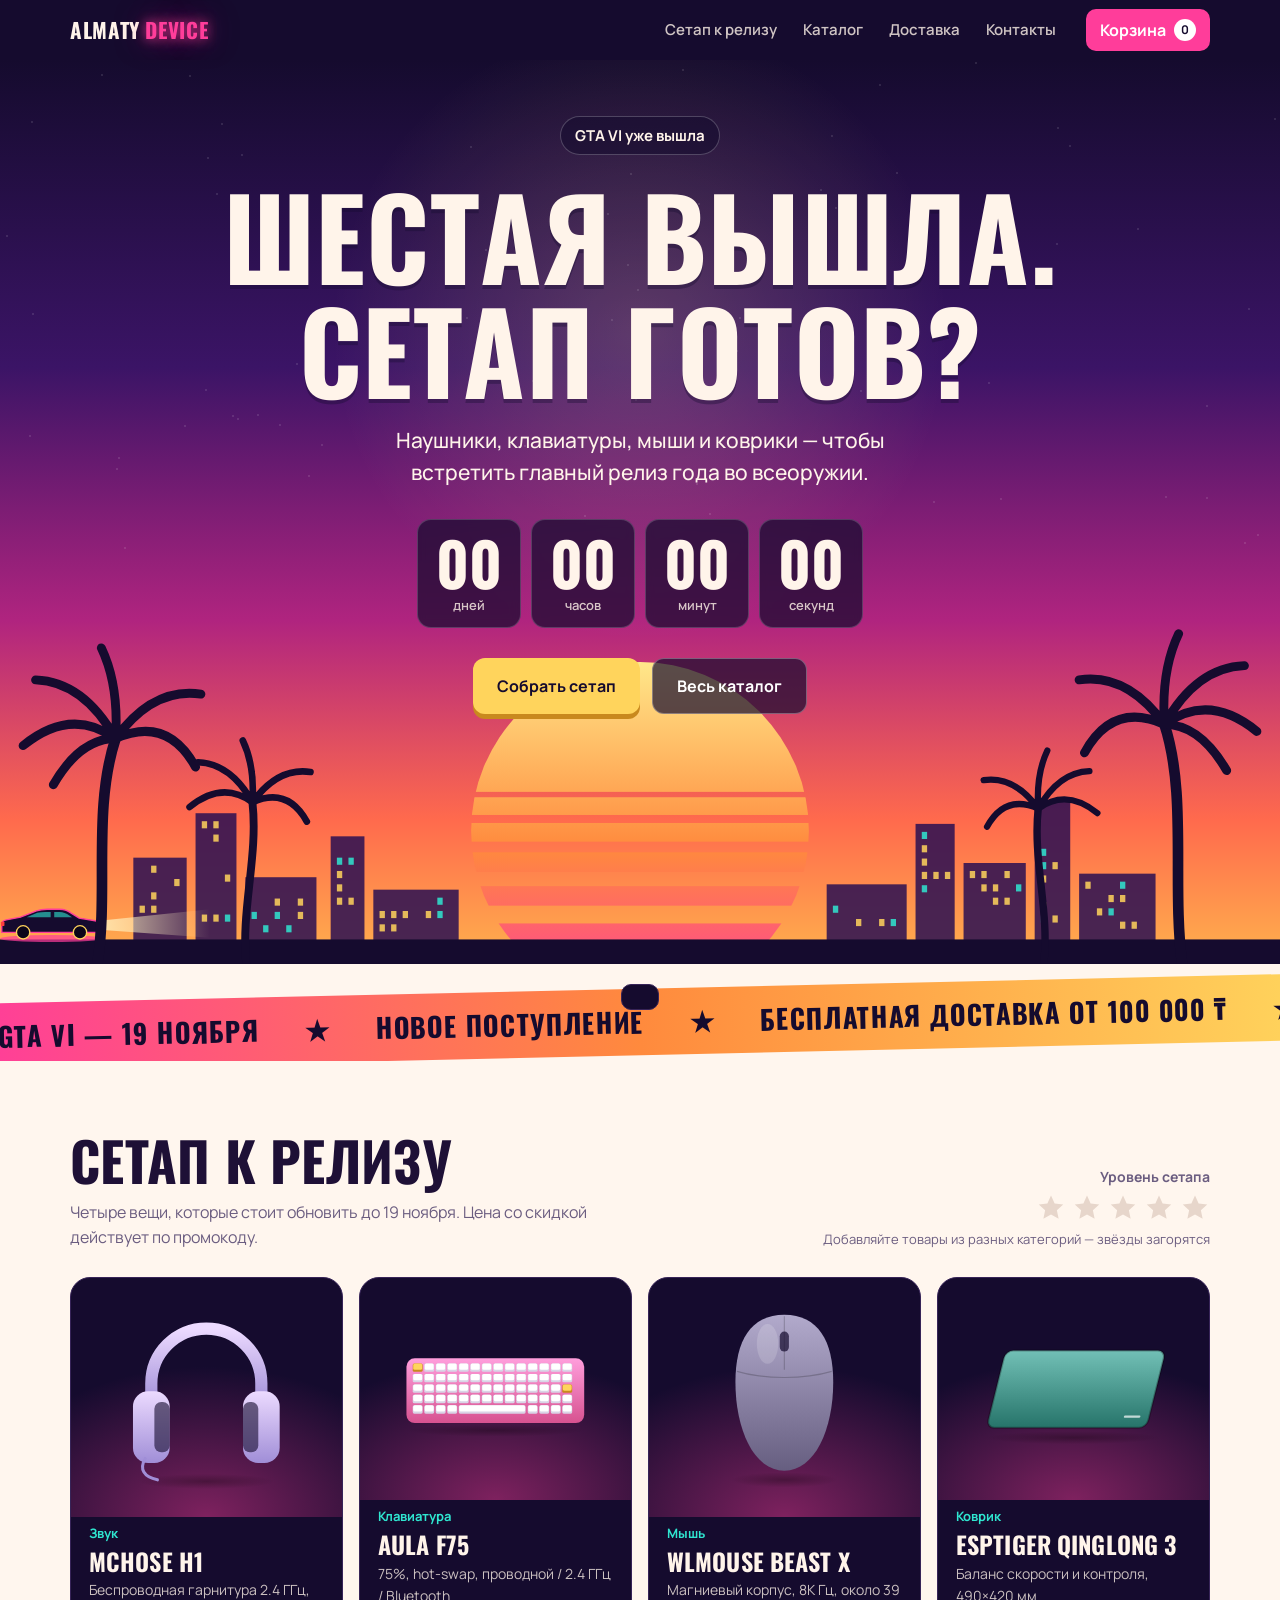
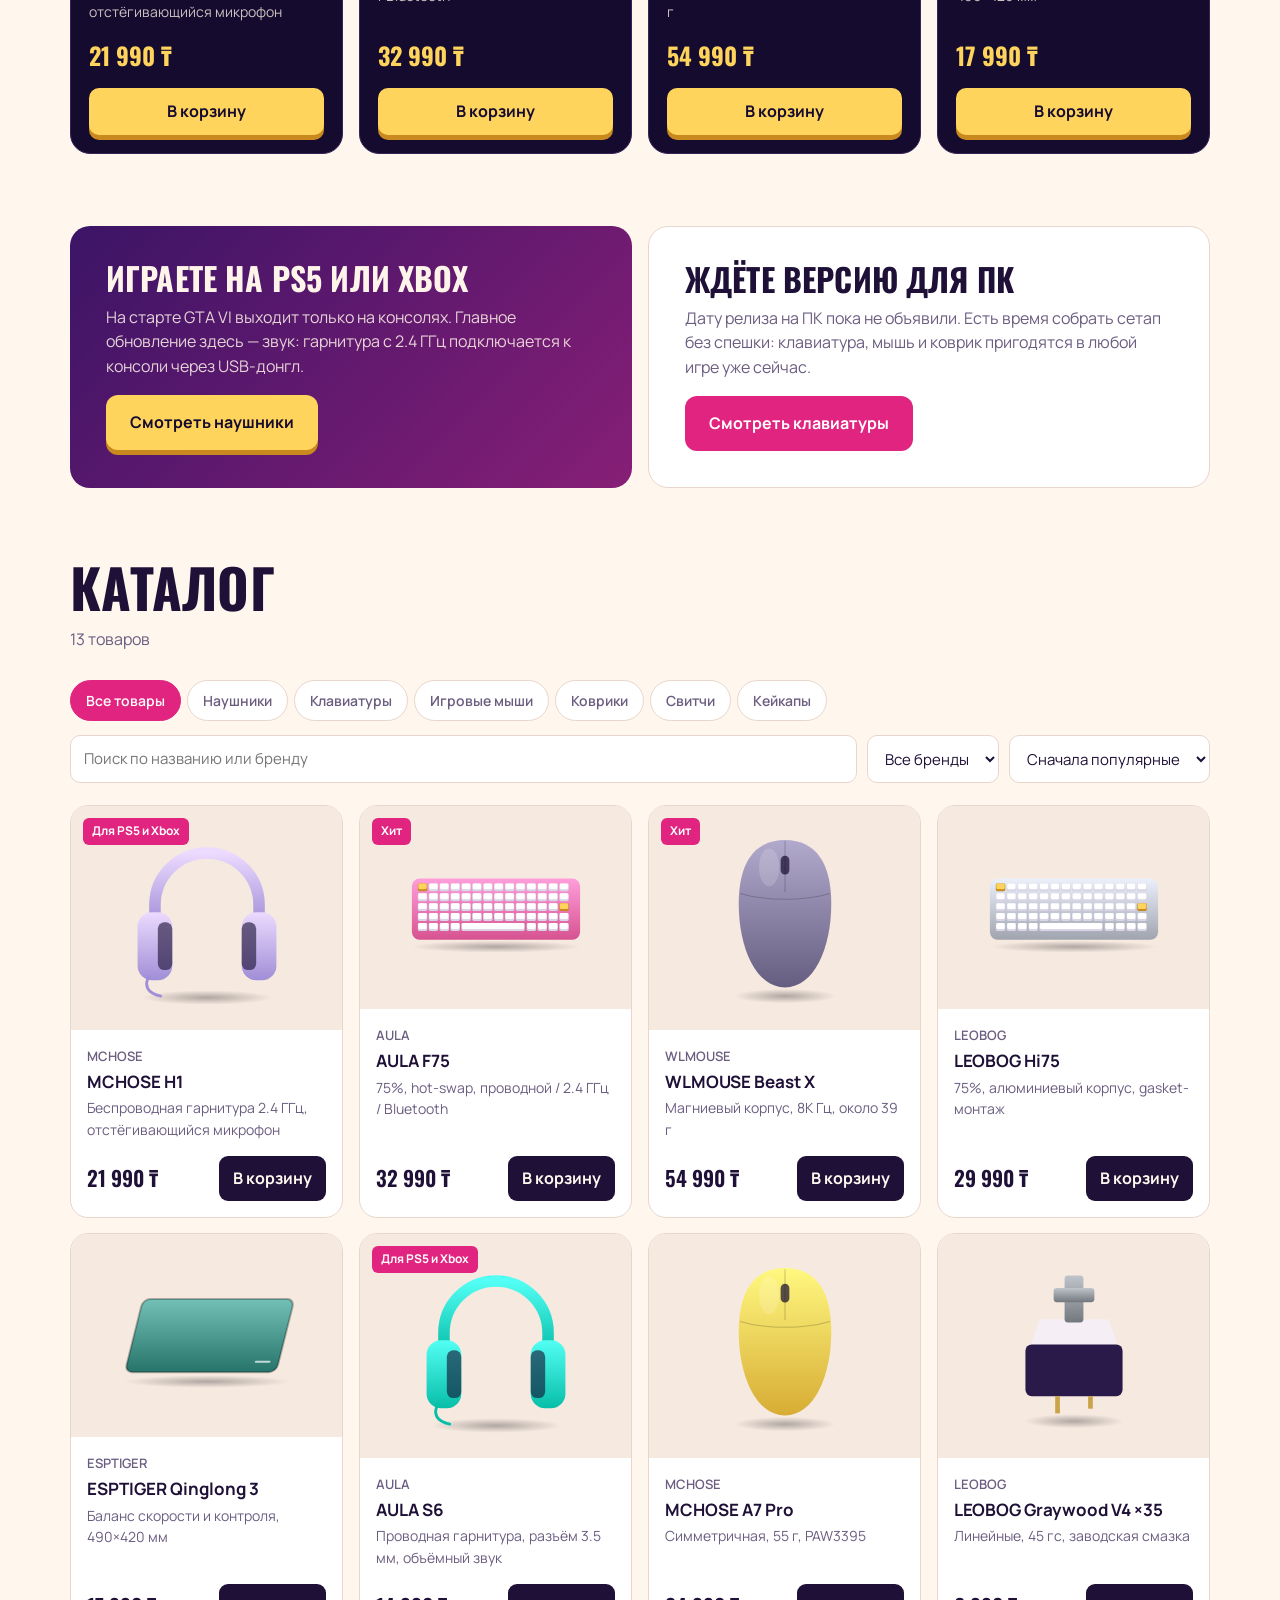
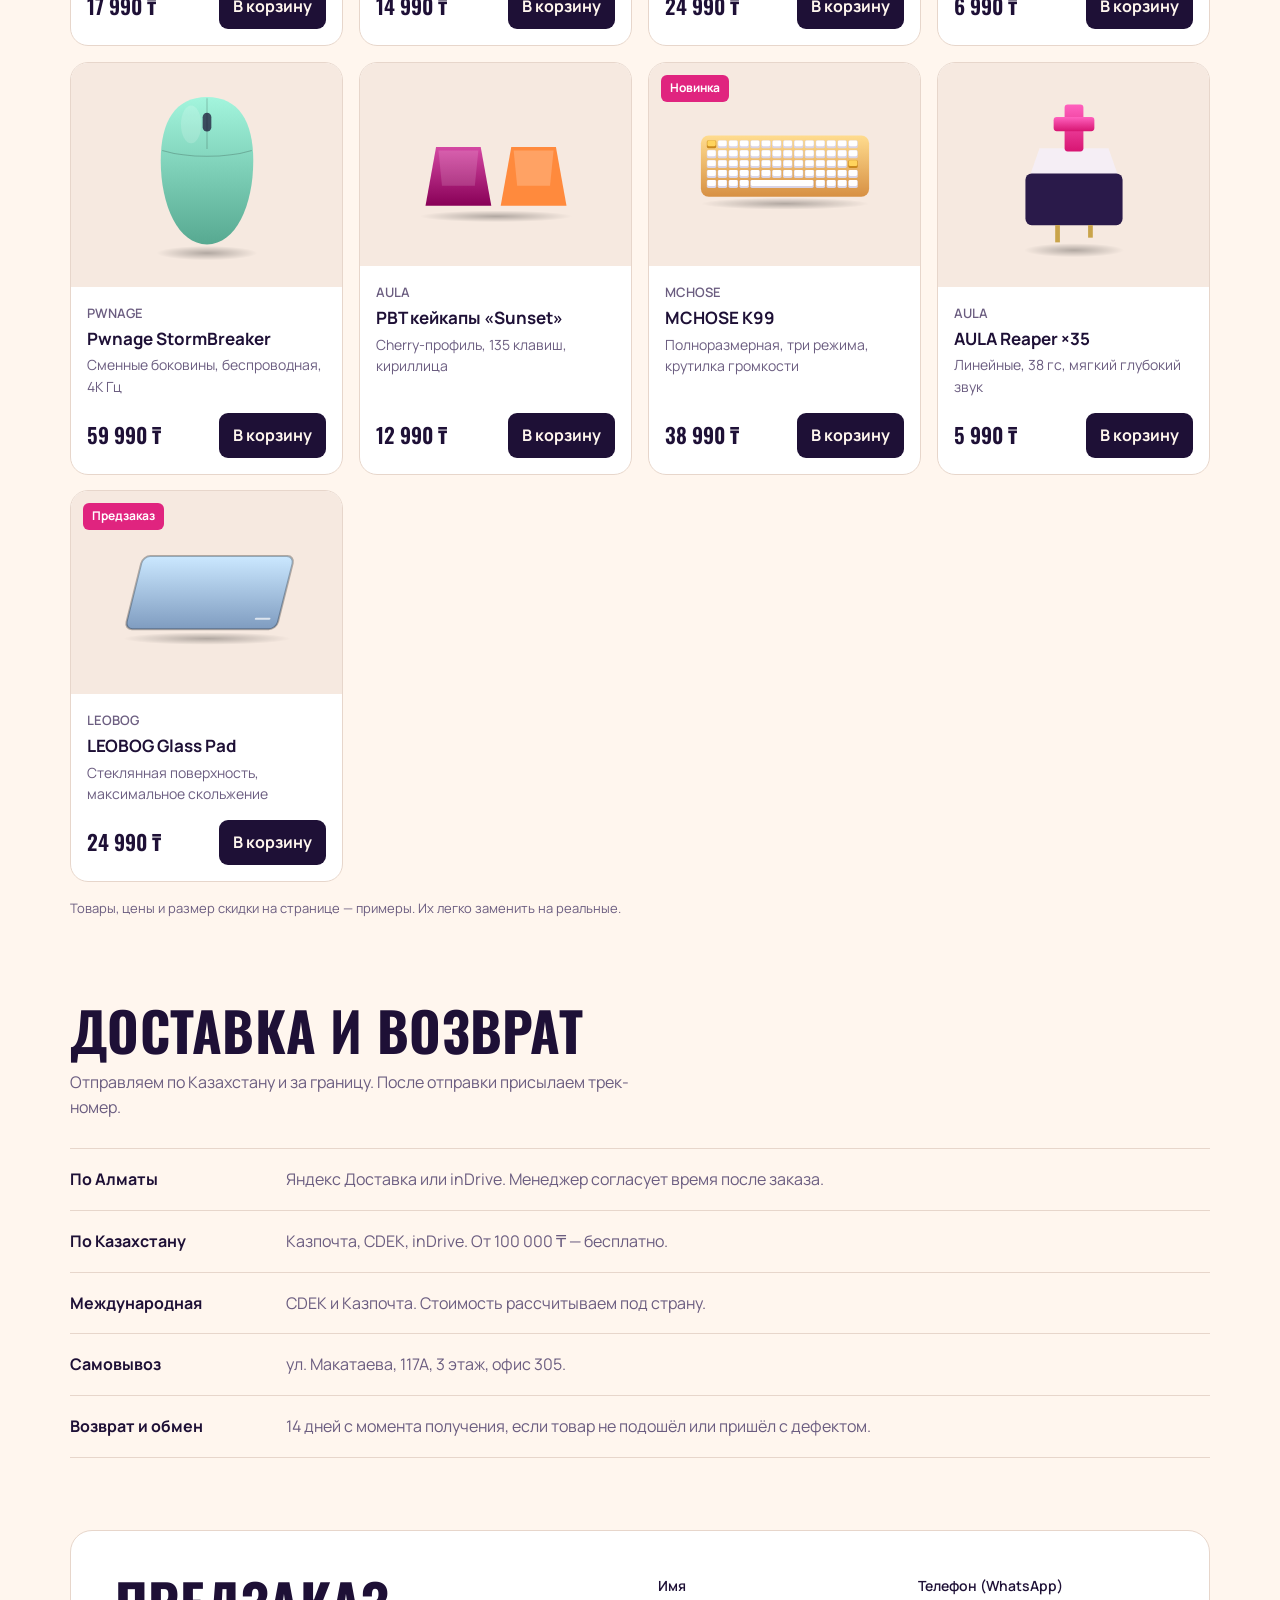
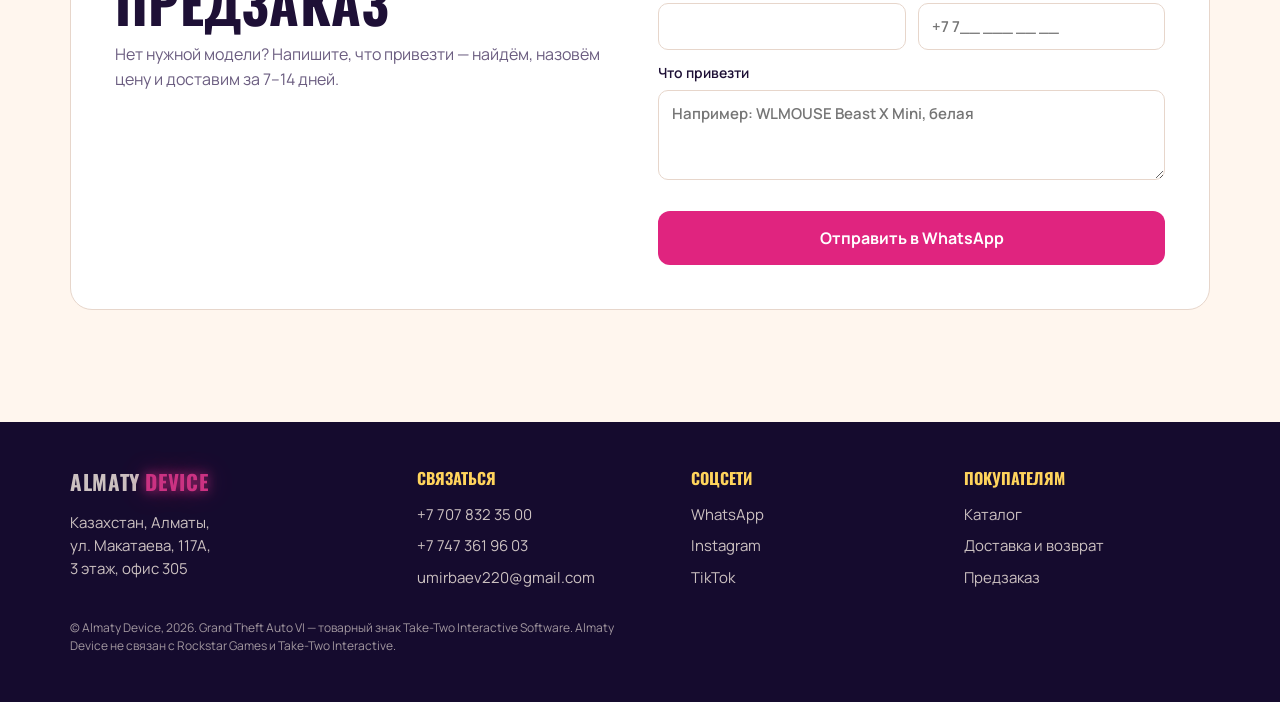
==== commit d1c1291c: "Add Supabase-backed CRM and admin panel - supabase/schema.sql: products, categories, settings, order" ====
--- a/index.html
+++ b/index.html
@@ -268,6 +268,11 @@
 .panel.hot{background-size:220% 220%;animation:pan 9s ease-in-out infinite alternate}
 @keyframes pan{from{background-position:0 50%}to{background-position:100% 50%}}
 .fly{position:fixed;z-index:95;pointer-events:none;margin:0}
+.pic img{width:100%;height:100%;object-fit:contain;display:block}
+.pick .pic img,.card .pic img{max-height:240px;transform:translate(var(--px,0px),var(--py,0px)) scale(var(--ps,1));transition:transform .3s ease-out}
+.tilt.on .pic img{--ps:1.07}
+.ln .th img{width:90%;height:90%;object-fit:contain;border-radius:6px}
+.price s.old{font-size:.72em;color:var(--muted);font-weight:500}
 #fx{position:fixed;inset:0;width:100%;height:100%;pointer-events:none;z-index:96}
 </style>
 </head>
@@ -319,7 +324,7 @@
       </g>
     </svg>
     <div class="wrap in">
-      <span class="kicker" id="kicker">GTA VI выходит 19 ноября</span>
+      <span class="kicker" id="kicker">GTA VI выходит <span class="rdate">19 ноября</span></span>
       <h1 id="heroTitle"><span>Шестая близко.</span><span>Сетап готов?</span></h1>
       <p class="sub" id="heroSub">Наушники, клавиатуры, мыши и коврики — чтобы встретить главный релиз года во всеоружии.</p>
       <div class="count" id="count" role="timer" aria-label="До релиза осталось">
@@ -347,7 +352,7 @@
   <section class="block" id="setup">
     <div class="wrap">
       <div class="head">
-        <div><h2>Сетап к релизу</h2><p class="lead">Четыре вещи, которые стоит обновить до 19 ноября. Цена со скидкой действует по промокоду.</p></div>
+        <div><h2>Сетап к релизу</h2><p class="lead">Четыре вещи, которые стоит обновить до <span class="rdate">19 ноября</span>. Цена со скидкой действует по промокоду.</p></div>
         <div class="level" id="levelMain"><span class="lab">Уровень сетапа</span><div class="starsrow" role="img"></div><small></small></div>
       </div>
       <div class="picks" id="picks"></div>
@@ -390,7 +395,7 @@
       <div class="head"><div><h2>Доставка и возврат</h2><p class="lead">Отправляем по Казахстану и за границу. После отправки присылаем трек-номер.</p></div></div>
       <dl class="dl">
         <div><dt>По Алматы</dt><dd>Яндекс Доставка или inDrive. Менеджер согласует время после заказа.</dd></div>
-        <div><dt>По Казахстану</dt><dd>Казпочта, CDEK, inDrive. От 100 000 ₸ — бесплатно.</dd></div>
+        <div><dt>По Казахстану</dt><dd>Казпочта, CDEK, inDrive. От <span class="ffrom">100 000 ₸</span> — бесплатно.</dd></div>
         <div><dt>Международная</dt><dd>CDEK и Казпочта. Стоимость рассчитываем под страну.</dd></div>
         <div><dt>Самовывоз</dt><dd>ул. Макатаева, 117А, 3 этаж, офис 305.</dd></div>
         <div><dt>Возврат и обмен</dt><dd>14 дней с момента получения, если товар не подошёл или пришёл с дефектом.</dd></div>
@@ -457,22 +462,25 @@
 <canvas id="fx" aria-hidden="true"></canvas>
 <div class="toast" id="toast" role="status" aria-live="polite"></div>
 
-<script>
-/* ---------- настройки акции: меняйте здесь ---------- */
-const WA = "77078323500";
-const FREE_FROM = 100000;
-const RELEASE = new Date("2026-11-19T00:00:00+05:00");          // релиз, полночь по Алматы
-const PROMO = { code:"NOV19", percent:10, until:new Date("2026-11-22T23:59:59+05:00"), untilText:"22 ноября" };
-const SETUP = [                                                    // подборка «Сетап к релизу»
+<script src="config.js"></script>
+<script type="module">
+/* ---------- запасные данные: используются, пока не подключена база (config.js) ---------- */
+/* Когда база подключена, товары и настройки редактируются в админке: /admin/              */
+let WA = "77078323500";
+let FREE_FROM = 100000;
+let RELEASE = new Date("2026-11-19T00:00:00+05:00");          // релиз, полночь по Алматы
+let PROMO = { code:"NOV19", percent:10, until:new Date("2026-11-22T23:59:59+05:00"), untilText:"22 ноября" };
+let SETUP = [                                                    // подборка «Сетап к релизу»
   {id:"mchose-h1", role:"Звук"}, {id:"aula-f75", role:"Клавиатура"}, {id:"wl-beastx", role:"Мышь"}, {id:"esptiger-ql", role:"Коврик"}
 ];
-
-const CATS = [
+let DEMO_NOTE = true;
+
+let CATS = [
   {id:"audio", name:"Наушники"}, {id:"keyboards", name:"Клавиатуры"}, {id:"mice", name:"Игровые мыши"},
   {id:"pads", name:"Коврики"}, {id:"switches", name:"Свитчи"}, {id:"keycaps", name:"Кейкапы"}
 ];
 // Примеры товаров — замените на реальный ассортимент
-const PRODUCTS = [
+let PRODUCTS = [
   {id:"mchose-h1", name:"MCHOSE H1", brand:"MCHOSE", cat:"audio", price:21990, pop:10, tag:"Для PS5 и Xbox", color:"#C8B6FF", spec:"Беспроводная гарнитура 2.4 ГГц, отстёгивающийся микрофон"},
   {id:"aula-s6", name:"AULA S6", brand:"AULA", cat:"audio", price:14990, pop:7, tag:"Для PS5 и Xbox", color:"#2FE6D0", spec:"Проводная гарнитура, разъём 3.5 мм, объёмный звук"},
   {id:"aula-f75", name:"AULA F75", brand:"AULA", cat:"keyboards", price:32990, pop:9, tag:"Хит", color:"#FF7AB8", spec:"75%, hot-swap, проводной / 2.4 ГГц / Bluetooth"},
@@ -487,6 +495,56 @@
   {id:"aula-reaper", name:"AULA Reaper ×35", brand:"AULA", cat:"switches", price:5990, pop:5, color:"#FF3D9A", spec:"Линейные, 38 гс, мягкий глубокий звук"},
   {id:"caps-pbt", name:"PBT кейкапы «Sunset»", brand:"AULA", cat:"keycaps", price:12990, pop:6, color:"#B0247F", spec:"Cherry-профиль, 135 клавиш, кириллица"}
 ];
+
+/* ---------- база данных (Supabase) ---------- */
+const CFG = window.AD_CONFIG || {};
+const DB = CFG.supabaseUrl && CFG.supabaseKey ? CFG.supabaseUrl.replace(/\/+$/,"") : "";
+function api(path, opts = {}){
+  const h = {apikey: CFG.supabaseKey, "Content-Type": "application/json"};
+  if(CFG.supabaseKey.startsWith("eyJ")) h.Authorization = "Bearer " + CFG.supabaseKey;
+  const ctl = new AbortController(), t = setTimeout(() => ctl.abort(), opts.timeout || 6000);
+  return fetch(DB + "/rest/v1/" + path, {...opts, headers: h, signal: ctl.signal})
+    .then(async r => { clearTimeout(t); const j = await r.json().catch(() => null); if(!r.ok) throw new Error((j && j.message) || r.statusText); return j; });
+}
+async function loadRemote(){
+  if(!DB) return;
+  try{
+    const [cats, prods, st] = await Promise.all([
+      api("categories?select=id,name&order=sort"),
+      api("products?select=id,name,brand,cat,price,old_price,pop,tag,color,spec,image_url,stock&active=eq.true"),
+      api("site_settings?select=data&id=eq.1")
+    ]);
+    if(cats.length) CATS = cats;
+    if(prods.length) PRODUCTS = prods;
+    const s = st[0] && st[0].data;
+    if(s){
+      if(s.wa) WA = String(s.wa).replace(/\D/g,"");
+      if(s.free_from != null) FREE_FROM = +s.free_from;
+      if(s.release) RELEASE = new Date(s.release);
+      if(s.promo && s.promo.code) PROMO = {...s.promo, code: String(s.promo.code).toUpperCase(), percent: +s.promo.percent, until: new Date(s.promo.until)};
+      else PROMO = {code:"", percent:0, until:new Date(0), untilText:""};
+      if(Array.isArray(s.setup)) SETUP = s.setup;
+      if(s.demo_note === false) DEMO_NOTE = false;
+    }
+  }catch(e){ console.warn("База недоступна, показываю встроенные данные:", e.message); }
+  SETUP = SETUP.filter(x => PRODUCTS.some(p => p.id === x.id));
+}
+async function saveOrder(name, phone, items, promo, request){
+  if(!DB) return null;
+  try{ return await api("rpc/place_order", {method:"POST", timeout:8000, body: JSON.stringify({p_name:name, p_phone:phone, p_items:items, p_promo:promo, p_request:request})}); }
+  catch(e){ console.warn("Заказ не сохранён в базе:", e.message); return null; }
+}
+/* WhatsApp: вкладку открываем сразу по клику (до запроса к базе), иначе браузер её заблокирует */
+const blankTab = () => DB ? window.open("about:blank", "_blank") : null;
+function goWA(w, msg){
+  const url = `https://wa.me/${WA}?text=${encodeURIComponent(msg)}`;
+  if(w && !w.closed){ try{ w.opener = null; }catch(e){} w.location.replace(url); }
+  else if(!window.open(url, "_blank", "noopener")) location.href = url;
+}
+const esc = s => String(s ?? "").replace(/[&<>"']/g, c => ({"&":"&amp;","<":"&lt;",">":"&gt;",'"':"&quot;","'":"&#39;"}[c]));
+await loadRemote();
+if(!DEMO_NOTE){ const d = document.querySelector(".demo"); if(d) d.remove(); }
+
 const REDUCE = matchMedia("(prefers-reduced-motion: reduce)").matches;
 const P = id => PRODUCTS.find(p => p.id === id);
 const $ = s => document.querySelector(s);
@@ -517,6 +575,11 @@
   }
 }
 
+const RDATE = RELEASE.toLocaleDateString("ru-RU", {day:"numeric", month:"long", timeZone:"Asia/Almaty"});
+document.querySelectorAll(".rdate").forEach(e => e.textContent = RDATE);
+document.querySelectorAll(".ffrom").forEach(e => e.textContent = fmt(FREE_FROM));
+const pic = p => p.image_url ? `<img src="${esc(p.image_url)}" alt="" loading="lazy">` : art(p.cat, p.color);
+
 /* ---------- countdown ---------- */
 const pad = n => String(n).padStart(2,"0");
 function tick(){
@@ -547,8 +610,8 @@
 /* ---------- setup picks ---------- */
 function renderPicks(){
   $("#picks").innerHTML = SETUP.map((x,i) => { const p = P(x.id); return `
-    <article class="pick tilt" style="--i:${i}"><div class="pic">${art(p.cat,p.color)}</div><div class="b">
-      <span class="role">${x.role}</span><h3>${p.name}</h3><p>${p.spec}</p>
+    <article class="pick tilt" style="--i:${i}"><div class="pic">${pic(p)}</div><div class="b">
+      <span class="role">${esc(x.role)}</span><h3>${esc(p.name)}</h3><p>${esc(p.spec)}</p>
       <div class="prices">${promoLive()?`<b>${fmt(sale(p.price))}</b><s>${fmt(p.price)}</s>`:`<b>${fmt(p.price)}</b>`}</div>
       <button class="btn btn-hot" data-buy="${p.id}">${cart[p.id]?"В корзине":"В корзину"}</button></div></article>`; }).join("") ;
   $("#picks").querySelectorAll("[data-buy]").forEach(b => b.onclick = () => cart[b.dataset.buy] ? openCart() : add(b.dataset.buy, b));
@@ -557,12 +620,12 @@
 /* ---------- catalog ---------- */
 const state = {cat:"all", brand:"all", q:"", sort:"pop"};
 function renderChips(){
-  $("#chips").innerHTML = [{id:"all",name:"Все товары"},...CATS].map(c => `<button class="chip" data-c="${c.id}" aria-pressed="${state.cat===c.id}">${c.name}</button>`).join("");
+  $("#chips").innerHTML = [{id:"all",name:"Все товары"},...CATS.filter(c => PRODUCTS.some(p => p.cat === c.id))].map(c => `<button class="chip" data-c="${esc(c.id)}" aria-pressed="${state.cat===c.id}">${esc(c.name)}</button>`).join("");
   $("#chips").querySelectorAll(".chip").forEach(b => b.onclick = () => { state.cat=b.dataset.c; renderChips(); renderGrid(); });
 }
 document.querySelectorAll("[data-cat]").forEach(b => b.onclick = () => { state.cat=b.dataset.cat; renderChips(); renderGrid(); $("#catalog").scrollIntoView(); });
 const brands = [...new Set(PRODUCTS.map(p=>p.brand))].sort();
-$("#brandSel").innerHTML = `<option value="all">Все бренды</option>` + brands.map(b=>`<option>${b}</option>`).join("");
+$("#brandSel").innerHTML = `<option value="all">Все бренды</option>` + brands.map(b=>`<option>${esc(b)}</option>`).join("");
 $("#brandSel").onchange = e => { state.brand=e.target.value; renderGrid(); };
 $("#sortSel").onchange = e => { state.sort=e.target.value; renderGrid(); };
 $("#search").oninput = e => { state.q=e.target.value.trim().toLowerCase(); renderGrid(); };
@@ -571,9 +634,9 @@
     .sort((a,b) => state.sort==="asc"?a.price-b.price : state.sort==="desc"?b.price-a.price : b.pop-a.pop);
   $("#resultCount").textContent = `${list.length} ${plural(list.length,["товар","товара","товаров"])}`;
   $("#grid").innerHTML = list.length ? list.map((p,i) => `
-    <article class="card tilt" style="--i:${Math.min(i,12)}"><div class="pic">${p.tag?`<span class="tag">${p.tag}</span>`:""}${art(p.cat,p.color)}</div>
-      <div class="b"><span class="brand">${p.brand}</span><h3>${p.name}</h3><p class="spec">${p.spec}</p>
-      <div class="buy"><span class="price">${fmt(p.price)}</span><button class="add ${cart[p.id]?'in':''}" data-id="${p.id}">${cart[p.id]?'В корзине':'В корзину'}</button></div></div></article>`).join("")
+    <article class="card tilt" style="--i:${Math.min(i,12)}"><div class="pic">${p.tag?`<span class="tag">${esc(p.tag)}</span>`:""}${pic(p)}</div>
+      <div class="b"><span class="brand">${esc(p.brand)}</span><h3>${esc(p.name)}</h3><p class="spec">${esc(p.spec)}</p>
+      <div class="buy"><span class="price">${fmt(p.price)}${p.old_price>p.price?` <s class="old">${fmt(p.old_price)}</s>`:""}</span><button class="add ${cart[p.id]?'in':''}" data-id="${esc(p.id)}">${cart[p.id]?'В корзине':'В корзину'}</button></div></div></article>`).join("")
     : `<div class="empty">Ничего не нашлось. Сбросьте фильтры или <a href="#preorder">оформите предзаказ</a> — привезём нужную модель.</div>`;
   $("#grid").querySelectorAll(".add").forEach(b => b.onclick = () => cart[b.dataset.id] ? openCart() : add(b.dataset.id, b));
 }
@@ -596,7 +659,7 @@
   $("#cartN").textContent = t.n;
   $("#cartFoot").style.display = ids.length ? "" : "none";
   $("#cartBody").innerHTML = ids.length ? ids.map(id => { const p=P(id); return `
-    <div class="ln"><div class="th">${art(p.cat,p.color)}</div><div><b>${p.name}</b><small>${fmt(p.price)}</small></div>
+    <div class="ln"><div class="th">${pic(p)}</div><div><b>${esc(p.name)}</b><small>${fmt(p.price)}</small></div>
     <div class="qty"><button data-q="-1" data-id="${id}" aria-label="Убрать одну">−</button><span>${cart[id]}</span><button data-q="1" data-id="${id}" aria-label="Добавить ещё">+</button></div></div>`; }).join("")
     : `<div class="empty">Корзина пуста. Начните со <a href="#setup" id="toSetup">сетапа к релизу</a>.</div>`;
   $("#cartBody").querySelectorAll("[data-q]").forEach(b => b.onclick = () => qty(b.dataset.id, +b.dataset.q));
@@ -622,22 +685,28 @@
 document.addEventListener("keydown", e => { if(e.key === "Escape") closeCart(); });
 
 const phoneOk = v => v.replace(/\D/g,"").length >= 10;
-$("#checkout").onclick = () => {
+$("#checkout").onclick = async () => {
   const name=$("#cName").value.trim(), phone=$("#cPhone").value.trim();
   if(!name || !phoneOk(phone)){ $("#cartErr").textContent = "Укажите имя и телефон, чтобы менеджер связался с вами."; return; }
   $("#cartErr").textContent = "";
-  const t = totals();
+  const btn = $("#checkout"); if(btn.disabled) return; btn.disabled = true;
+  const w = blankTab(), t = totals();
+  const res = await saveOrder(name, phone, Object.keys(cart).map(id => ({id, qty:cart[id]})), t.disc ? PROMO.code : null, null);
   const lines = Object.keys(cart).map(id => `• ${P(id).name} × ${cart[id]} — ${fmt(P(id).price*cart[id])}`);
   const promo = t.disc ? `\nПромокод ${PROMO.code}: −${fmt(t.disc)}` : "";
-  const msg = `Здравствуйте! Хочу оформить заказ:\n${lines.join("\n")}${promo}\nИтого: ${fmt(t.sum)}\n\nИмя: ${name}\nТелефон: ${phone}`;
-  window.open(`https://wa.me/${WA}?text=${encodeURIComponent(msg)}`, "_blank", "noopener");
+  const no = res && res.id ? ` №${res.id}` : "";
+  goWA(w, `Здравствуйте! Хочу оформить заказ${no}:\n${lines.join("\n")}${promo}\nИтого: ${fmt(res && res.id ? res.total : t.sum)}\n\nИмя: ${name}\nТелефон: ${phone}`);
+  if(res && res.id){ cart = {}; save(); applied = false; savePromo(); renderAll(); renderGrid(); renderPicks(); closeCart(); toast(`Заказ №${res.id} принят. Менеджер свяжется с вами`); }
+  btn.disabled = false;
 };
-$("#preForm").onsubmit = e => {
+$("#preForm").onsubmit = async e => {
   e.preventDefault();
   const f=e.target, name=f.name.value.trim(), phone=f.phone.value.trim(), item=f.item.value.trim();
   if(!name || !phoneOk(phone) || !item){ $("#preErr").textContent = "Заполните имя, телефон и что нужно привезти."; return; }
   $("#preErr").textContent = "";
-  window.open(`https://wa.me/${WA}?text=${encodeURIComponent(`Здравствуйте! Хочу оформить предзаказ.\nТовар: ${item}\nИмя: ${name}\nТелефон: ${phone}`)}`, "_blank", "noopener");
+  const w = blankTab(), res = await saveOrder(name, phone, [], null, item);
+  goWA(w, `Здравствуйте! Хочу оформить предзаказ${res && res.id ? ` №${res.id}` : ""}.\nТовар: ${item}\nИмя: ${name}\nТелефон: ${phone}`);
+  if(res && res.id){ f.reset(); toast(`Предзаказ №${res.id} принят`); }
 };
 let tt; function toast(t){ const el=$("#toast"); el.textContent=t; el.classList.add("show"); clearTimeout(tt); tt=setTimeout(()=>el.classList.remove("show"),2200); }
 
@@ -685,7 +754,7 @@
 function fly(src){
   const btn = $("#cartBtn"); btn.classList.remove("bump");
   if(REDUCE || !src) return;
-  const host = src.closest(".card,.pick"), svg = host && host.querySelector(".pic svg");
+  const host = src.closest(".card,.pick"), svg = host && host.querySelector(".pic svg, .pic img");
   if(!svg || !svg.animate) return;
   const a = svg.getBoundingClientRect(), b = btn.getBoundingClientRect();
   const g = svg.cloneNode(true); g.classList.add("fly");
@@ -818,7 +887,7 @@
 
 /* бегущая строка */
 {
-  const items = ["GTA VI — 19 ноября", promoLive() ? `−${PROMO.percent}% по промокоду ${PROMO.code}` : "Новое поступление", "Бесплатная доставка от 100 000 ₸", "Самовывоз в Алматы", "Возврат 14 дней"];
+  const items = [`GTA VI — ${RDATE}`, promoLive() ? `−${PROMO.percent}% по промокоду ${PROMO.code}` : "Новое поступление", `Бесплатная доставка от ${fmt(FREE_FROM)}`, "Самовывоз в Алматы", "Возврат 14 дней"];
   $("#marq").innerHTML = items.map(t => `<span>${t}</span>`).join("").repeat(4);
 }
 
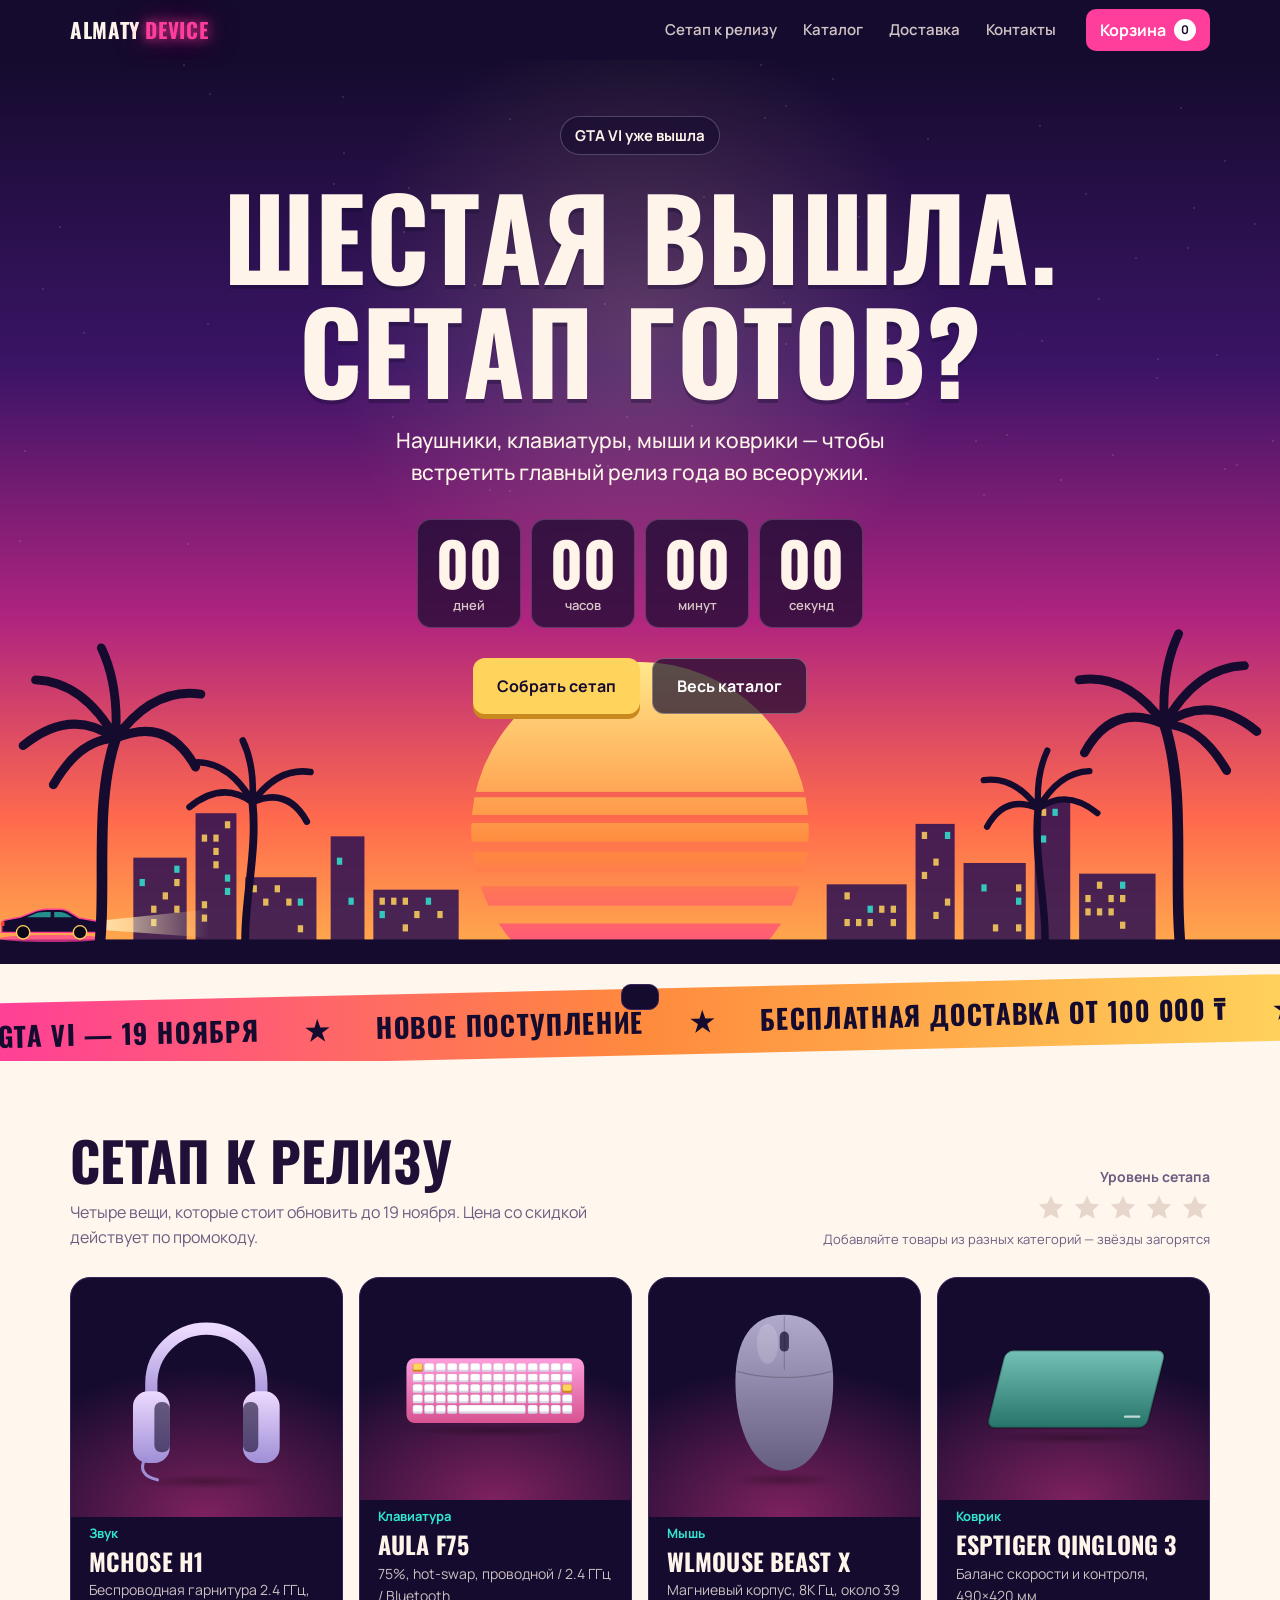
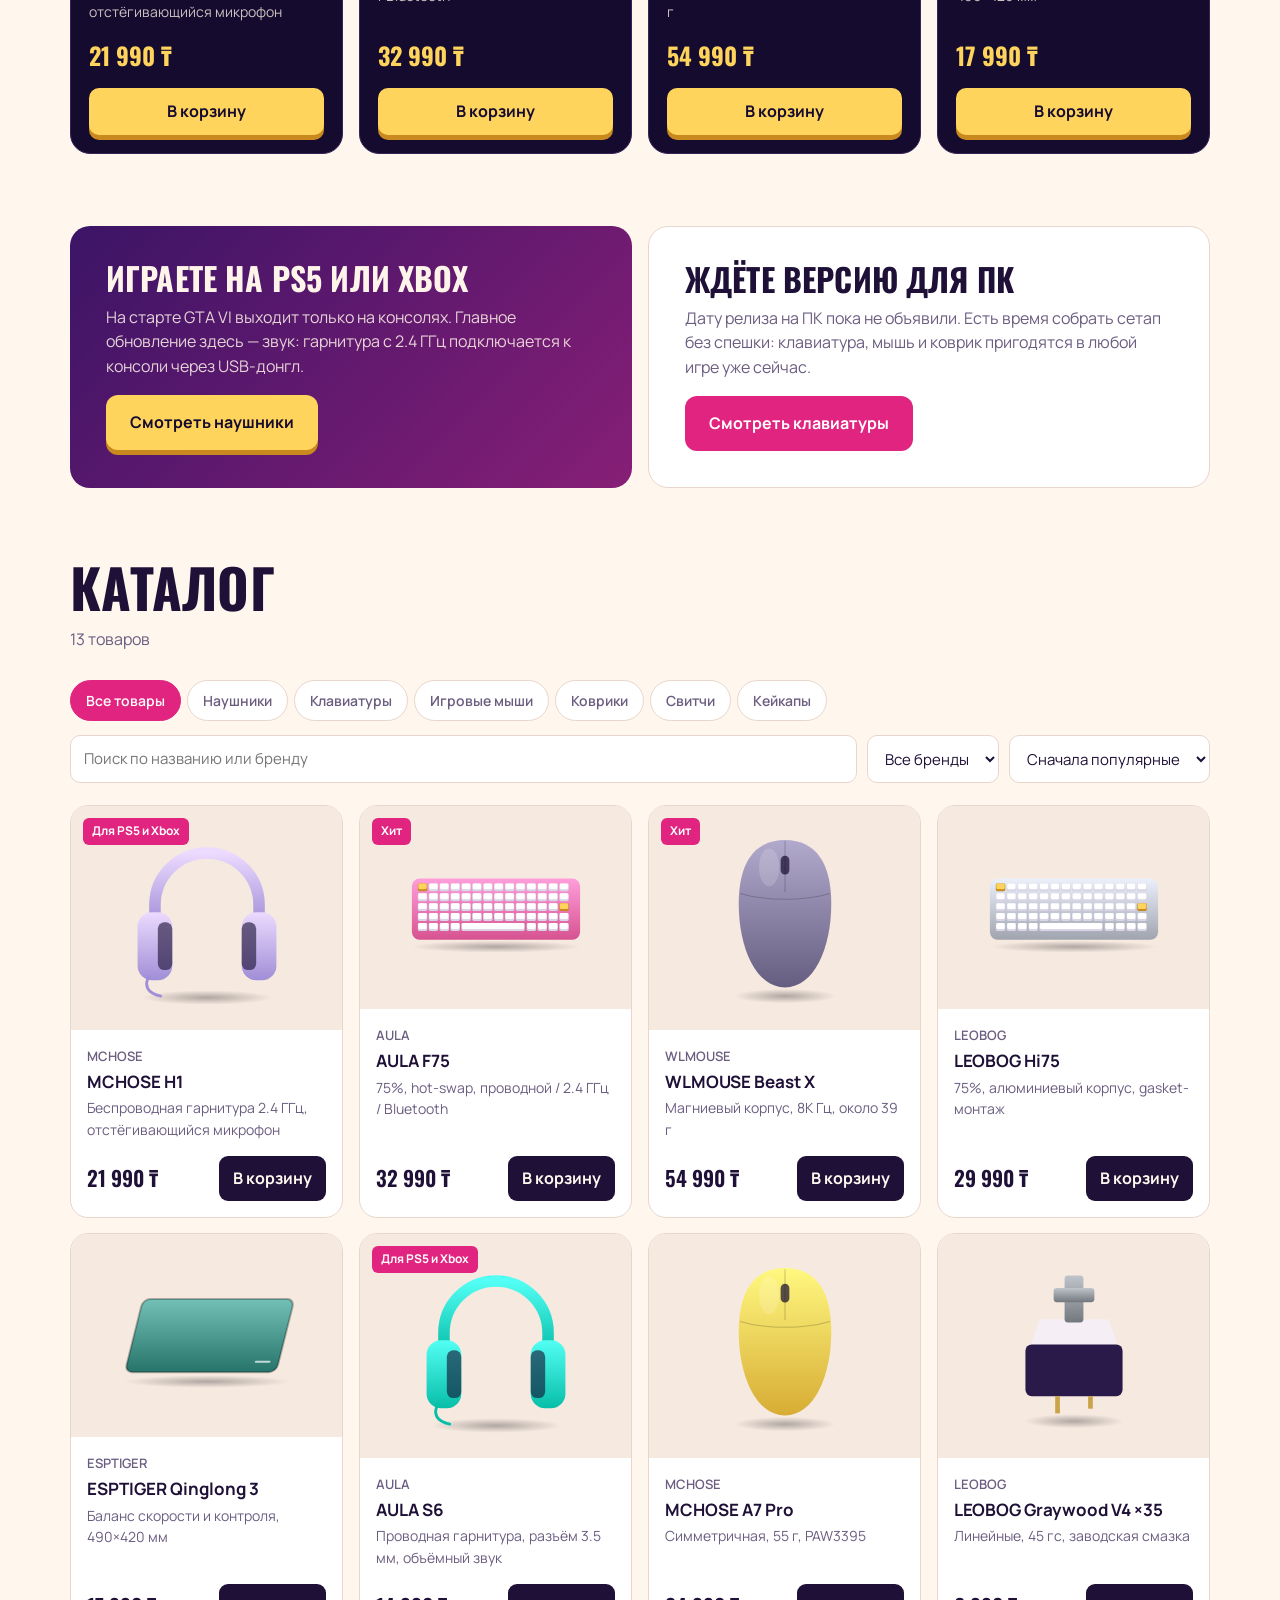
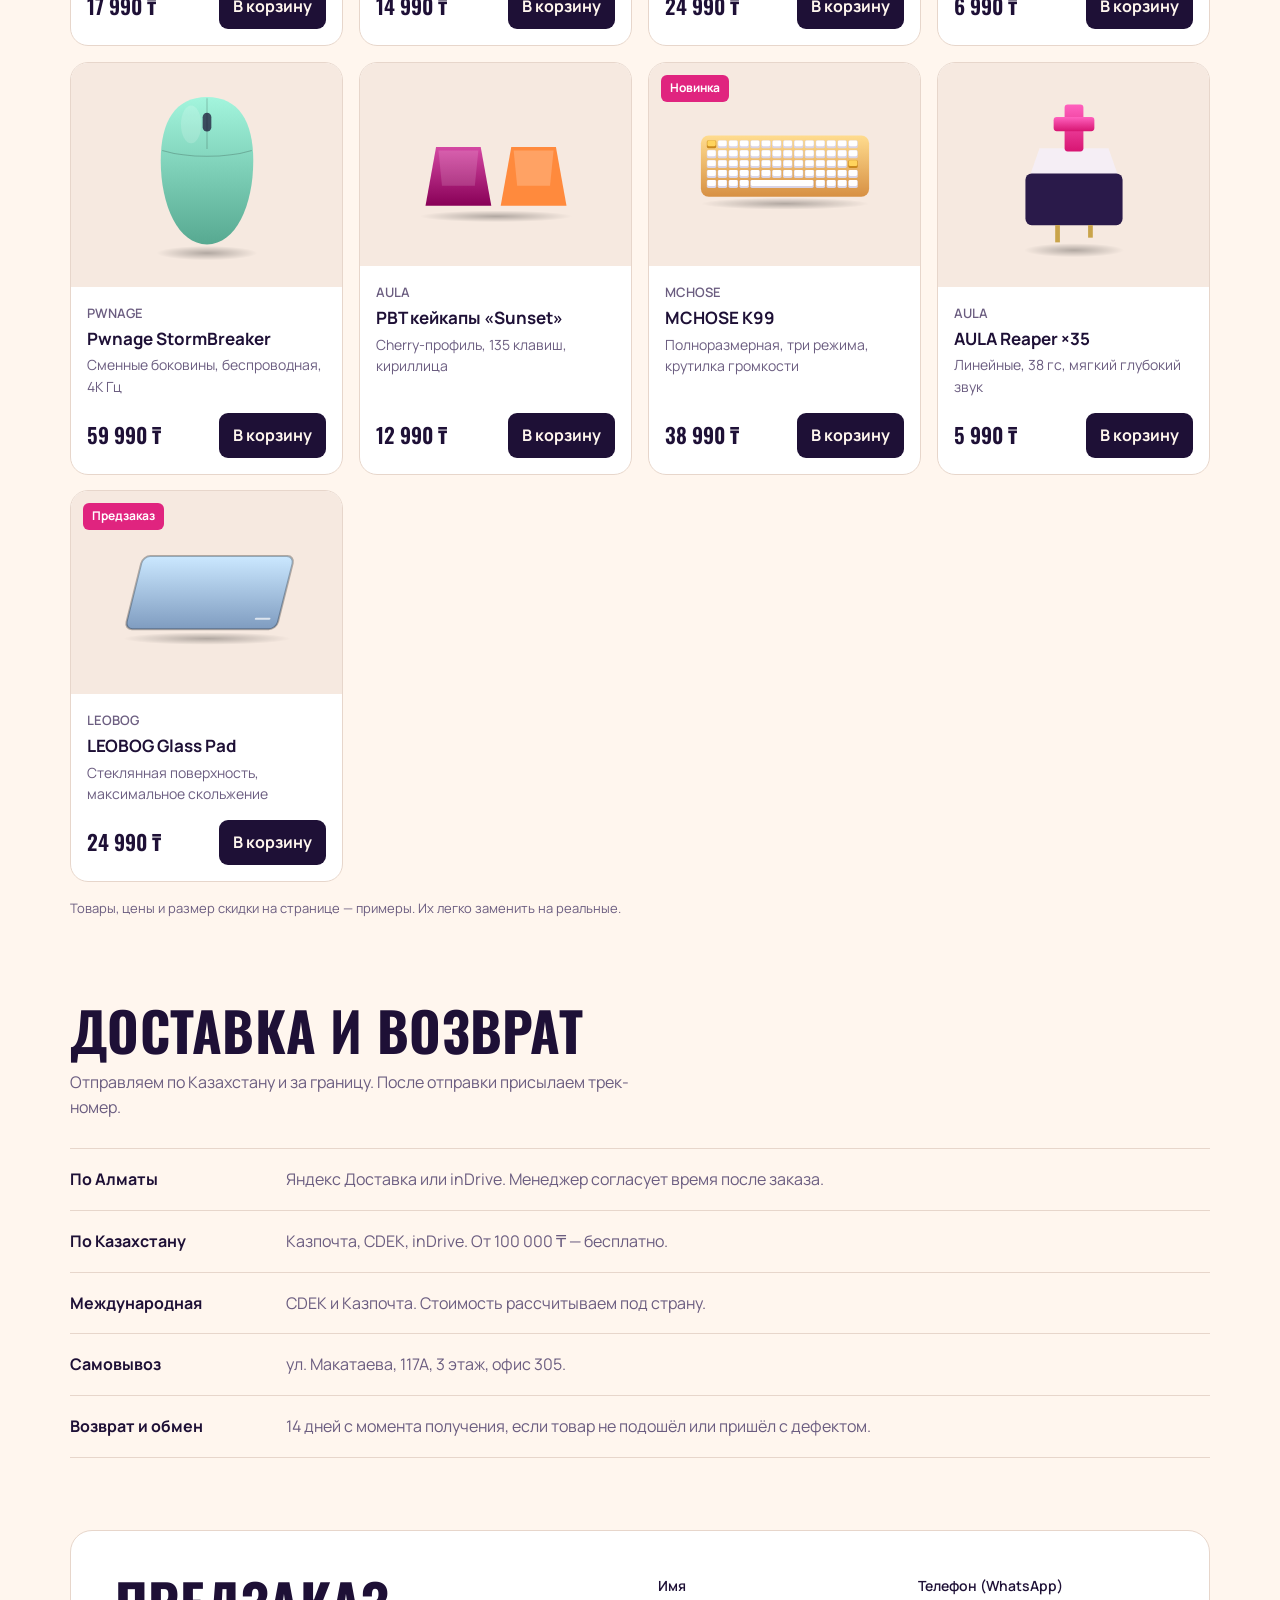
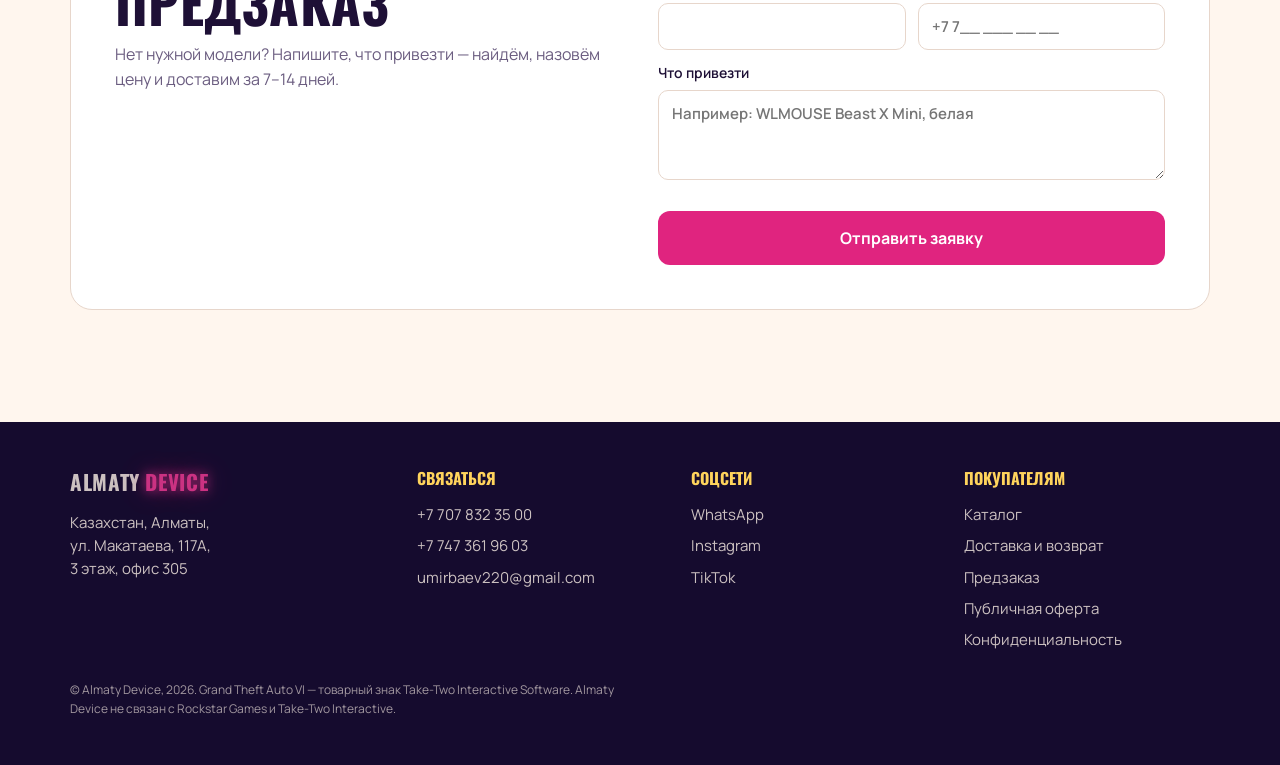
==== commit 5b5d6d37: "On-site checkout: orders reach the CRM only after payment - checkout.html: contacts, delivery (picku" ====
--- a/index.html
+++ b/index.html
@@ -273,6 +273,7 @@
 .tilt.on .pic img{--ps:1.07}
 .ln .th img{width:90%;height:90%;object-fit:contain;border-radius:6px}
 .price s.old{font-size:.72em;color:var(--muted);font-weight:500}
+.add:disabled,.btn:disabled{opacity:.5;cursor:default;box-shadow:none}
 #fx{position:fixed;inset:0;width:100%;height:100%;pointer-events:none;z-index:96}
 </style>
 </head>
@@ -414,7 +415,7 @@
           </div>
           <label style="margin-top:12px">Что привезти<textarea class="field" name="item" placeholder="Например: WLMOUSE Beast X Mini, белая"></textarea></label>
           <p class="err" id="preErr"></p>
-          <button class="btn btn-pink" type="submit">Отправить в WhatsApp</button>
+          <button class="btn btn-pink" type="submit">Отправить заявку</button>
         </form>
       </div>
     </div>
@@ -433,7 +434,7 @@
         <li><a href="https://www.instagram.com/almatydevice/" target="_blank" rel="noopener">Instagram</a></li>
         <li><a href="https://www.tiktok.com/@almatydevice" target="_blank" rel="noopener">TikTok</a></li></ul></div>
       <div><h4>Покупателям</h4><ul>
-        <li><a href="#catalog">Каталог</a></li><li><a href="#delivery">Доставка и возврат</a></li><li><a href="#preorder">Предзаказ</a></li></ul></div>
+        <li><a href="#catalog">Каталог</a></li><li><a href="#delivery">Доставка и возврат</a></li><li><a href="#preorder">Предзаказ</a></li><li><a href="offer.html">Публичная оферта</a></li><li><a href="privacy.html">Конфиденциальность</a></li></ul></div>
     </div>
     <p class="legal">© Almaty Device, 2026. Grand Theft Auto VI — товарный знак Take-Two Interactive Software. Almaty Device не связан с Rockstar Games и Take-Two Interactive.</p>
   </div>
@@ -451,12 +452,8 @@
     <div class="rowx"><span>Товары</span><span id="sub">0 ₸</span></div>
     <div class="rowx disc" id="discRow" hidden><span id="discLabel"></span><span id="disc"></span></div>
     <div class="rowx tot"><span>Итого</span><span class="price" id="cartTotal">0 ₸</span></div>
-    <div class="two">
-      <input class="field" id="cName" placeholder="Ваше имя" autocomplete="name" aria-label="Ваше имя">
-      <input class="field" id="cPhone" type="tel" placeholder="Телефон" autocomplete="tel" aria-label="Телефон">
-    </div>
     <p class="err" id="cartErr" style="margin:0"></p>
-    <button class="btn btn-pink" id="checkout">Оформить заказ в WhatsApp</button>
+    <a class="btn btn-pink" id="checkout" href="checkout.html">Оформить заказ</a>
   </div>
 </aside>
 <canvas id="fx" aria-hidden="true"></canvas>
@@ -534,8 +531,7 @@
   try{ return await api("rpc/place_order", {method:"POST", timeout:8000, body: JSON.stringify({p_name:name, p_phone:phone, p_items:items, p_promo:promo, p_request:request})}); }
   catch(e){ console.warn("Заказ не сохранён в базе:", e.message); return null; }
 }
-/* WhatsApp: вкладку открываем сразу по клику (до запроса к базе), иначе браузер её заблокирует */
-const blankTab = () => DB ? window.open("about:blank", "_blank") : null;
+/* WhatsApp — запасной путь, если база недоступна */
 function goWA(w, msg){
   const url = `https://wa.me/${WA}?text=${encodeURIComponent(msg)}`;
   if(w && !w.closed){ try{ w.opener = null; }catch(e){} w.location.replace(url); }
@@ -613,7 +609,7 @@
     <article class="pick tilt" style="--i:${i}"><div class="pic">${pic(p)}</div><div class="b">
       <span class="role">${esc(x.role)}</span><h3>${esc(p.name)}</h3><p>${esc(p.spec)}</p>
       <div class="prices">${promoLive()?`<b>${fmt(sale(p.price))}</b><s>${fmt(p.price)}</s>`:`<b>${fmt(p.price)}</b>`}</div>
-      <button class="btn btn-hot" data-buy="${p.id}">${cart[p.id]?"В корзине":"В корзину"}</button></div></article>`; }).join("") ;
+      <button class="btn btn-hot" data-buy="${esc(p.id)}" ${soldOut(p.id)&&!cart[p.id]?"disabled":""}>${buyLabel(p.id)}</button></div></article>`; }).join("") ;
   $("#picks").querySelectorAll("[data-buy]").forEach(b => b.onclick = () => cart[b.dataset.buy] ? openCart() : add(b.dataset.buy, b));
 }
 
@@ -636,7 +632,7 @@
   $("#grid").innerHTML = list.length ? list.map((p,i) => `
     <article class="card tilt" style="--i:${Math.min(i,12)}"><div class="pic">${p.tag?`<span class="tag">${esc(p.tag)}</span>`:""}${pic(p)}</div>
       <div class="b"><span class="brand">${esc(p.brand)}</span><h3>${esc(p.name)}</h3><p class="spec">${esc(p.spec)}</p>
-      <div class="buy"><span class="price">${fmt(p.price)}${p.old_price>p.price?` <s class="old">${fmt(p.old_price)}</s>`:""}</span><button class="add ${cart[p.id]?'in':''}" data-id="${esc(p.id)}">${cart[p.id]?'В корзине':'В корзину'}</button></div></div></article>`).join("")
+      <div class="buy"><span class="price">${fmt(p.price)}${p.old_price>p.price?` <s class="old">${fmt(p.old_price)}</s>`:""}</span><button class="add ${cart[p.id]?'in':''}" data-id="${esc(p.id)}" ${soldOut(p.id)&&!cart[p.id]?"disabled":""}>${buyLabel(p.id)}</button></div></div></article>`).join("")
     : `<div class="empty">Ничего не нашлось. Сбросьте фильтры или <a href="#preorder">оформите предзаказ</a> — привезём нужную модель.</div>`;
   $("#grid").querySelectorAll(".add").forEach(b => b.onclick = () => cart[b.dataset.id] ? openCart() : add(b.dataset.id, b));
 }
@@ -647,8 +643,14 @@
 Object.keys(cart).forEach(id => { if(!P(id)) delete cart[id]; });
 const save = () => { try{ localStorage.setItem("ad-cart", JSON.stringify(cart)); }catch(e){} };
 const savePromo = () => { try{ applied ? localStorage.setItem("ad-promo", PROMO.code) : localStorage.removeItem("ad-promo"); }catch(e){} };
-function add(id, src){ cart[id]=(cart[id]||0)+1; save(); toast("Добавлено в корзину"); renderAll(); fly(src); }
-function qty(id,d){ cart[id]=(cart[id]||0)+d; if(cart[id]<=0) delete cart[id]; save(); renderAll(); }
+const soldOut = id => P(id) && P(id).stock === 0;
+const buyLabel = id => cart[id] ? "В корзине" : soldOut(id) ? "Нет в наличии" : "В корзину";
+function add(id, src){ if(soldOut(id)) return; cart[id]=(cart[id]||0)+1; save(); toast("Добавлено в корзину"); renderAll(); fly(src); }
+function qty(id,d){
+  const st = P(id).stock;
+  if(d > 0 && st != null && (cart[id]||0) >= st){ toast(`В наличии только ${st} шт.`); return; }
+  cart[id]=(cart[id]||0)+d; if(cart[id]<=0) delete cart[id]; save(); renderAll();
+}
 function totals(){
   let sub=0,n=0; for(const id in cart){ sub+=P(id).price*cart[id]; n+=cart[id]; }
   const disc = applied && promoLive() ? Math.round(sub*PROMO.percent/100) : 0;
@@ -685,28 +687,26 @@
 document.addEventListener("keydown", e => { if(e.key === "Escape") closeCart(); });
 
 const phoneOk = v => v.replace(/\D/g,"").length >= 10;
-$("#checkout").onclick = async () => {
-  const name=$("#cName").value.trim(), phone=$("#cPhone").value.trim();
-  if(!name || !phoneOk(phone)){ $("#cartErr").textContent = "Укажите имя и телефон, чтобы менеджер связался с вами."; return; }
+/* оформление идёт на отдельной странице checkout.html; без базы — запасной путь через WhatsApp */
+$("#checkout").onclick = e => {
+  const out = Object.keys(cart).filter(id => P(id).stock != null && cart[id] > P(id).stock);
+  if(out.length){ e.preventDefault(); $("#cartErr").textContent = `«${P(out[0]).name}»: ${P(out[0]).stock ? "в наличии только " + P(out[0]).stock + " шт." : "нет в наличии"}. Уменьшите количество.`; return; }
   $("#cartErr").textContent = "";
-  const btn = $("#checkout"); if(btn.disabled) return; btn.disabled = true;
-  const w = blankTab(), t = totals();
-  const res = await saveOrder(name, phone, Object.keys(cart).map(id => ({id, qty:cart[id]})), t.disc ? PROMO.code : null, null);
-  const lines = Object.keys(cart).map(id => `• ${P(id).name} × ${cart[id]} — ${fmt(P(id).price*cart[id])}`);
-  const promo = t.disc ? `\nПромокод ${PROMO.code}: −${fmt(t.disc)}` : "";
-  const no = res && res.id ? ` №${res.id}` : "";
-  goWA(w, `Здравствуйте! Хочу оформить заказ${no}:\n${lines.join("\n")}${promo}\nИтого: ${fmt(res && res.id ? res.total : t.sum)}\n\nИмя: ${name}\nТелефон: ${phone}`);
-  if(res && res.id){ cart = {}; save(); applied = false; savePromo(); renderAll(); renderGrid(); renderPicks(); closeCart(); toast(`Заказ №${res.id} принят. Менеджер свяжется с вами`); }
-  btn.disabled = false;
+  if(DB) return;
+  e.preventDefault();
+  const t = totals(), lines = Object.keys(cart).map(id => `• ${P(id).name} × ${cart[id]} — ${fmt(P(id).price*cart[id])}`);
+  goWA(null, `Здравствуйте! Хочу оформить заказ:\n${lines.join("\n")}${t.disc ? `\nПромокод ${PROMO.code}: −${fmt(t.disc)}` : ""}\nИтого: ${fmt(t.sum)}`);
 };
 $("#preForm").onsubmit = async e => {
   e.preventDefault();
   const f=e.target, name=f.name.value.trim(), phone=f.phone.value.trim(), item=f.item.value.trim();
   if(!name || !phoneOk(phone) || !item){ $("#preErr").textContent = "Заполните имя, телефон и что нужно привезти."; return; }
   $("#preErr").textContent = "";
-  const w = blankTab(), res = await saveOrder(name, phone, [], null, item);
-  goWA(w, `Здравствуйте! Хочу оформить предзаказ${res && res.id ? ` №${res.id}` : ""}.\nТовар: ${item}\nИмя: ${name}\nТелефон: ${phone}`);
-  if(res && res.id){ f.reset(); toast(`Предзаказ №${res.id} принят`); }
+  const btn = f.querySelector("button"); btn.disabled = true;
+  const res = await saveOrder(name, phone, [], null, item);
+  btn.disabled = false;
+  if(res && res.id){ f.reset(); toast(`Заявка №${res.id} принята. Менеджер свяжется с вами`); return; }
+  goWA(null, `Здравствуйте! Хочу оформить предзаказ.\nТовар: ${item}\nИмя: ${name}\nТелефон: ${phone}`);
 };
 let tt; function toast(t){ const el=$("#toast"); el.textContent=t; el.classList.add("show"); clearTimeout(tt); tt=setTimeout(()=>el.classList.remove("show"),2200); }
 
@@ -726,8 +726,8 @@
   el._raf = requestAnimationFrame(step);
 }
 function syncButtons(){
-  document.querySelectorAll("#grid .add").forEach(b => { const on = !!cart[b.dataset.id]; b.classList.toggle("in", on); b.textContent = on ? "В корзине" : "В корзину"; });
-  document.querySelectorAll("#picks [data-buy]").forEach(b => { b.textContent = cart[b.dataset.buy] ? "В корзине" : "В корзину"; });
+  document.querySelectorAll("#grid .add").forEach(b => { const id = b.dataset.id; b.classList.toggle("in", !!cart[id]); b.textContent = buyLabel(id); b.disabled = soldOut(id) && !cart[id]; });
+  document.querySelectorAll("#picks [data-buy]").forEach(b => { const id = b.dataset.buy; b.textContent = buyLabel(id); b.disabled = soldOut(id) && !cart[id]; });
 }
 
 /* уровень сетапа: звезда за каждую категорию в корзине */
